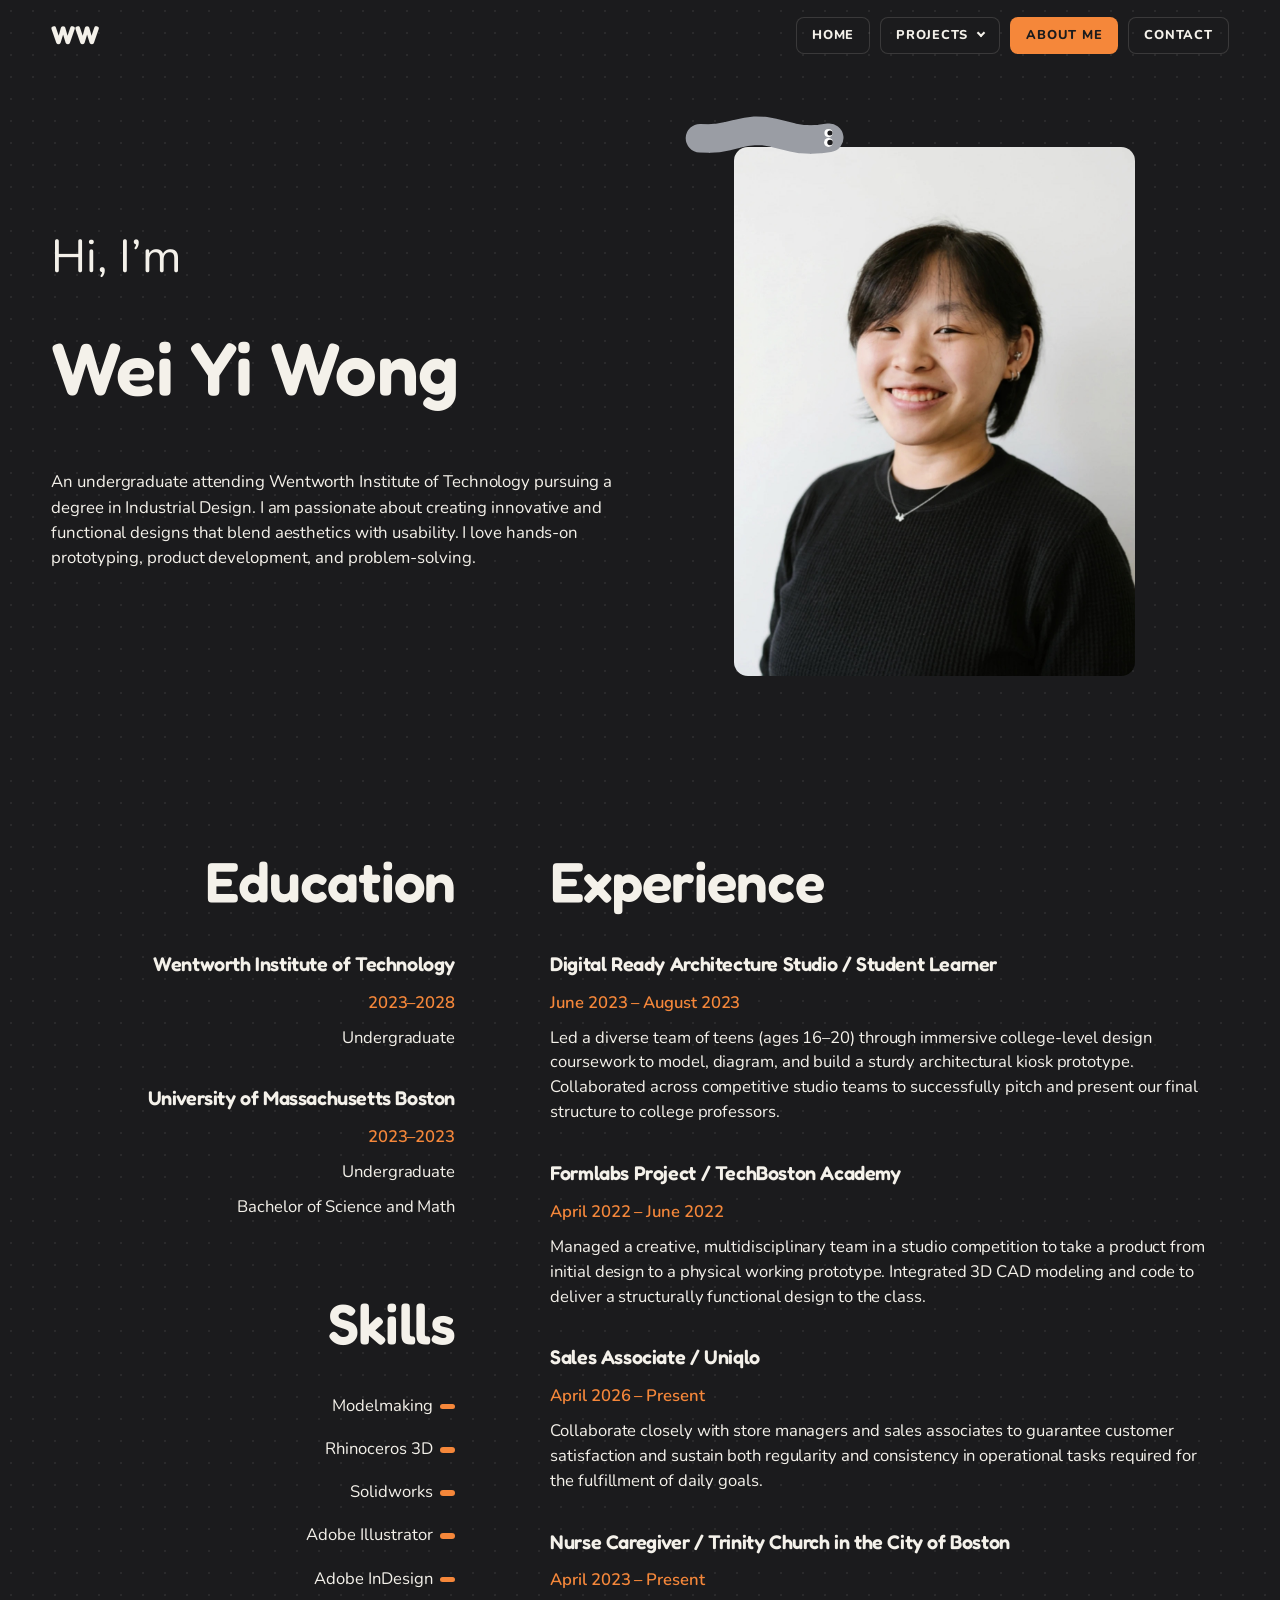
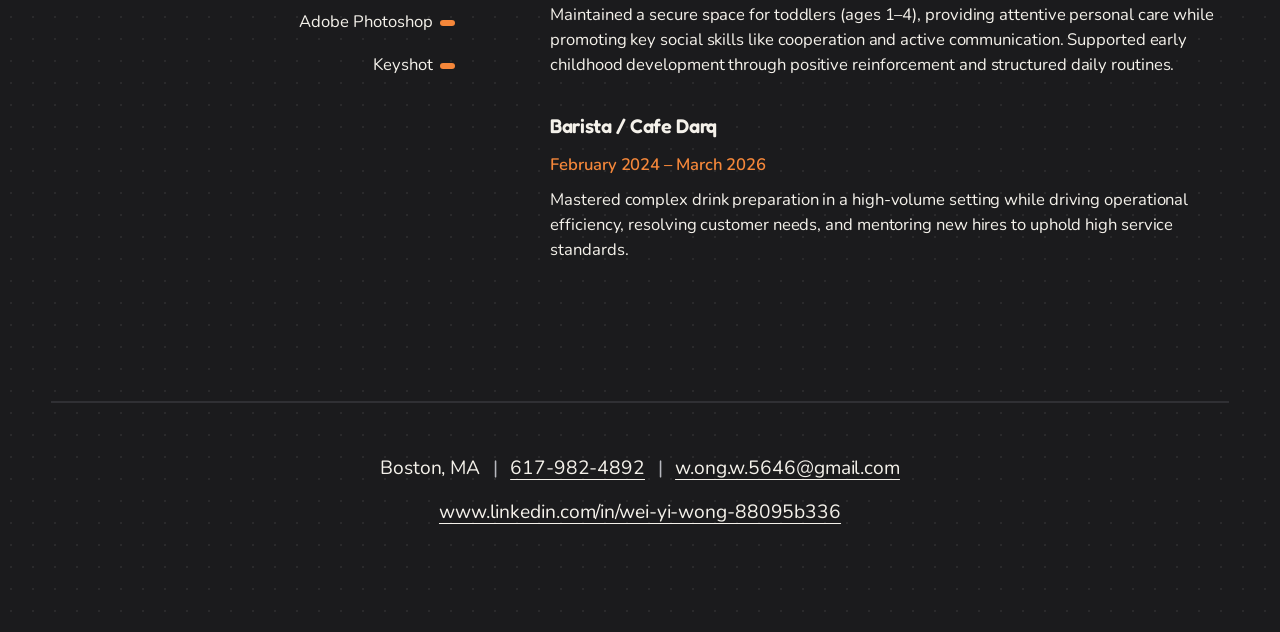
==== about.html @ 43189ab5 "Portfolio Website" ====
<!doctype html>
<html lang="en">
<head>
  <meta charset="utf-8">
  <meta name="viewport" content="width=device-width, initial-scale=1">
  <title>About me · Wei Yi Wong</title>
  <meta name="description" content="About Wei Yi Wong, industrial design student at Wentworth Institute of Technology.">
  <link rel="preconnect" href="https://fonts.googleapis.com">
  <link rel="preconnect" href="https://fonts.gstatic.com" crossorigin>
  <link href="https://fonts.googleapis.com/css2?family=Fredoka:wght@400..700&family=Nunito:ital,wght@0,400..800;1,400&display=swap" rel="stylesheet">
  <link rel="stylesheet" href="css/style.css">
</head>
<body class="case about-page">
  <a class="skip-link" href="#main">Skip to content</a>

  <header class="topbar">
    <a class="logo" href="index.html" aria-label="Wei Yi Wong, home">WW</a>
    <nav class="nav" aria-label="Main">
      <a class="btn ghost" href="index.html">Home</a>
      <a class="btn ghost" href="projects.html">Projects</a>
      <a class="btn ghost" href="about.html" aria-current="page">About me</a>
      <a class="btn ghost" href="contact.html">Contact</a>
    </nav>
  </header>

  <main id="main">
    <!-- ============ INTRO: text left, photo right ============ -->
    <section class="ab-intro">
      <div class="ab-intro-text">
        <p class="ab-hi">Hi, I’m</p>
        <h1 class="ab-name"><span class="eat">Wei Yi Wong</span></h1>
        <p class="ab-bio">An undergraduate attending Wentworth Institute of Technology pursuing a degree in Industrial Design. I am passionate about creating innovative and functional designs that blend aesthetics with usability. I love hands-on prototyping, product development, and problem-solving.</p>
      </div>
      <figure class="ab-photo">
        <span class="deco-worm w-topRight" data-len="3-4" data-cell="34" data-flat="1"></span>
        <img src="images-web/about/wei-yi-2.jpg" alt="Portrait of Wei Yi Wong smiling against a white wall, wearing a black sweater">
      </figure>
    </section>

    <!-- ============ EDUCATION + SKILLS (left) | EXPERIENCE (right) ============ -->
    <section class="ab-cv">
      <div class="ab-left">
        <h2 class="case-h ab-h"><span class="eat">Education</span></h2>
        <div class="ab-entry">
          <h3>Wentworth Institute of Technology</h3>
          <p class="ab-date">2023–2028</p>
          <p>Undergraduate</p>
        </div>
        <div class="ab-entry">
          <h3>University of Massachusetts Boston</h3>
          <p class="ab-date">2023–2023</p>
          <p>Undergraduate</p>
          <p>Bachelor of Science and Math</p>
        </div>

        <h2 class="case-h ab-h ab-skills-h"><span class="eat">Skills</span></h2>
        <ul class="ab-skills">
          <li>Modelmaking</li>
          <li>Rhinoceros 3D</li>
          <li>Solidworks</li>
          <li>Adobe Illustrator</li>
          <li>Adobe InDesign</li>
          <li>Adobe Photoshop</li>
          <li>Keyshot</li>
        </ul>
      </div>

      <div class="ab-right">
        <h2 class="case-h ab-h"><span class="eat">Experience</span></h2>
        <div class="ab-entry">
          <h3>Digital Ready Architecture Studio / Student Learner</h3>
          <p class="ab-date">June 2023 – August 2023</p>
          <p>Led a diverse team of teens (ages 16–20) through immersive college-level design coursework to model, diagram, and build a sturdy architectural kiosk prototype. Collaborated across competitive studio teams to successfully pitch and present our final structure to college professors.</p>
        </div>
        <div class="ab-entry">
          <h3>Formlabs Project / TechBoston Academy</h3>
          <p class="ab-date">April 2022 – June 2022</p>
          <p>Managed a creative, multidisciplinary team in a studio competition to take a product from initial design to a physical working prototype. Integrated 3D CAD modeling and code to deliver a structurally functional design to the class.</p>
        </div>
        <div class="ab-entry">
          <h3>Sales Associate / Uniqlo</h3>
          <p class="ab-date">April 2026 – Present</p>
          <p>Collaborate closely with store managers and sales associates to guarantee customer satisfaction and sustain both regularity and consistency in operational tasks required for the fulfillment of daily goals.</p>
        </div>
        <div class="ab-entry">
          <h3>Nurse Caregiver / Trinity Church in the City of Boston</h3>
          <p class="ab-date">April 2023 – Present</p>
          <p>Maintained a secure space for toddlers (ages 1–4), providing attentive personal care while promoting key social skills like cooperation and active communication. Supported early childhood development through positive reinforcement and structured daily routines.</p>
        </div>
        <div class="ab-entry">
          <h3>Barista / Cafe Darq</h3>
          <p class="ab-date">February 2024 – March 2026</p>
          <p>Mastered complex drink preparation in a high-volume setting while driving operational efficiency, resolving customer needs, and mentoring new hires to uphold high service standards.</p>
        </div>
      </div>
    </section>

    <!-- ============ CONTACT ============ -->
    <section class="ab-contact" aria-label="Contact">
      <p>Boston, MA <span aria-hidden="true">|</span> <a href="tel:+16179824892">617-982-4892</a> <span aria-hidden="true">|</span> <a href="mailto:w.ong.w.5646@gmail.com">w.ong.w.5646@gmail.com</a></p>
      <p><a href="https://www.linkedin.com/in/wei-yi-wong-88095b336">www.linkedin.com/in/wei-yi-wong-88095b336</a></p>
    </section>
  </main>

  <script src="js/worm-deco.js"></script>
  <script src="js/layout.js"></script>
  <script src="js/editor.js"></script>
  <script src="js/projects.js"></script>
  <script src="js/nav.js"></script>
</body>
</html>
---- css/style.css ----
/* =========================================================
   Wei Yi Wong portfolio: shared styles
   Look: dark page, flat grey blobs, little googly eyes,
   heavy rounded headings, small serif notes, one blue accent.
   ========================================================= */
:root {
  --bg: #1B1B1D;          /* near-black page */
  --panel: #262629;       /* slightly lighter boxes */
  --panel-2: #303034;
  --blob: #9A9DA4;        /* the grey of the blobs */
  --blob-hi: #ABAEB4;
  --text: #F4F1EA;        /* warm white */
  --muted: #B7B8BE;
  --dark: #1B1B1D;        /* text on grey or blue */
  --accent: #F5873A;      /* the one pop of colour: starburst orange */
  --white: #FFFFFF;

  --round: 32px;
  --display: "Poppins", "Nunito", system-ui, sans-serif;
  --serif: "Bitter", Georgia, serif;
}

* { box-sizing: border-box; }
html { scroll-behavior: smooth; }
body {
  margin: 0;
  background: var(--bg);
  color: var(--text);
  font-family: var(--serif);
  font-size: 1.05rem;
  line-height: 1.6;
  overflow-x: hidden;
}
img { max-width: 100%; display: block; }
h1, h2, h3 { font-family: var(--display); font-weight: 800; line-height: 1.02; margin: 0; letter-spacing: -.01em; }
a { color: inherit; }

:focus-visible {
  outline: 3px solid var(--accent);
  outline-offset: 4px;
  border-radius: 12px;
}

.skip-link {
  position: absolute; left: 16px; top: -60px; z-index: 100;
  background: var(--accent); color: var(--dark); border-radius: 999px;
  padding: 8px 16px; font-family: var(--display); font-weight: 700; text-decoration: none;
}
.skip-link:focus { top: 12px; }

/* ---------- top bar ---------- */
.topbar {
  position: relative; z-index: 20;
  display: flex; align-items: center; justify-content: space-between;
  gap: 12px; padding: 16px;
  max-width: 1280px; margin: 0 auto;
}
.home .topbar { position: absolute; top: 0; left: 0; right: 0; }
.logo {
  font-family: var(--display); font-weight: 800; font-size: 1.15rem;
  text-decoration: none; display: inline-flex; align-items: center; gap: 10px;
}
.logo-eyes { display: inline-flex; gap: 2px; }
.logo-eyes i {
  width: 14px; height: 14px; border-radius: 50%; background: var(--white); position: relative;
}
.logo-eyes i::after {
  content: ""; position: absolute; width: 8px; height: 8px; border-radius: 50%;
  background: var(--dark); right: 1px; top: 3px;
}
.nav { display: flex; gap: 10px; flex-wrap: wrap; }

/* ---------- buttons: soft pills that squish ---------- */
.btn {
  display: inline-flex; align-items: center; gap: 8px;
  font-family: var(--display); font-weight: 700; font-size: .95rem;
  color: var(--dark); text-decoration: none; cursor: pointer;
  background: var(--blob); border: 0; border-radius: 999px;
  padding: 10px 20px;
  transition: transform .2s cubic-bezier(.34, 1.56, .64, 1), background .2s;
}
.btn:hover { transform: scale(1.06, .94); background: var(--blob-hi); }
.btn:active { transform: scale(.94, 1.06); }
.btn.accent { background: var(--accent); }
.btn.accent:hover { background: #F8A262; }
.btn.ghost { background: transparent; color: var(--text); box-shadow: inset 0 0 0 2px var(--blob); }
.btn.ghost:hover { background: var(--panel-2); }
.btn[disabled] { opacity: .35; cursor: not-allowed; transform: none; }

/* ---------- orange starburst (like a sticker on the page) ---------- */
.burst {
  position: relative; display: inline-grid; place-items: center;
  width: 128px; height: 128px; color: var(--dark);
  font-family: var(--display); font-weight: 800; font-size: .95rem; line-height: 1.05;
  text-align: center;
}
.burst svg { position: absolute; inset: 0; width: 100%; height: 100%; }
.burst svg path { fill: var(--accent); }
.burst span { position: relative; transform: rotate(-8deg); padding: 0 22px; }

/* =========================================================
   LANDING PAGE
   ========================================================= */
.hero {
  position: relative;
  min-height: 100svh;
  overflow: hidden;
}
.blob-stage { position: absolute; inset: 0; z-index: 2; }

.hero-text {
  position: absolute; z-index: 3;
  left: clamp(16px, 6vw, 90px); top: clamp(90px, 16vh, 150px);
  max-width: min(92vw, 780px);
  pointer-events: none;
}
.hero-text h1 {
  font-size: clamp(3.2rem, 10vw, 7.5rem);
  color: var(--text);
}
.hero-text .subtitle {
  margin: 14px 0 0; font-family: var(--serif); font-weight: 500;
  font-size: clamp(1rem, 2.2vw, 1.3rem); color: var(--text);
}
.poke {
  position: absolute; z-index: 4; pointer-events: none;
  left: clamp(10px, 4vw, 60px); bottom: clamp(70px, 12vh, 110px);
  animation: spinSlow 18s linear infinite;
}
@keyframes spinSlow { to { transform: rotate(360deg); } }
.poke .burst span { animation: spinSlow 18s linear infinite reverse; }

.scroll-cue {
  position: absolute; z-index: 6; left: 50%; bottom: 20px;
  transform: translateX(-50%);
  display: flex; align-items: center; gap: 8px;
  font-family: var(--serif); font-size: 1rem; text-decoration: none;
  background: var(--bg); padding: 6px 16px; border-radius: 999px;
}
.scroll-cue .arrow { display: inline-block; animation: bob 1.6s ease-in-out infinite; }
@keyframes bob { 0%, 100% { transform: translateY(0); } 50% { transform: translateY(5px); } }

/* ---------- blobs ---------- */
.blob {
  position: absolute; left: 0; top: 0;
  padding: 0; margin: 0; border: 0; background: none;
  cursor: pointer; border-radius: 40%;
  will-change: transform;
  -webkit-tap-highlight-color: transparent;
}
.blob .blob-inner {
  width: 100%; height: 100%;
  transition: transform .4s cubic-bezier(.34, 1.56, .64, 1);
}
.blob svg { width: 100%; height: 100%; overflow: visible; display: block; }
.blob .body { fill: var(--blob); transition: fill .2s; }
.blob:hover .body, .blob.picked .body { fill: var(--blob-hi); }
.blob .eyes { transform-box: fill-box; transform-origin: center; transition: transform .08s; }
.blob.blink .eyes { transform: scaleY(.1); }
.blob .eye-white { fill: var(--white); }
.blob .pupil { fill: var(--dark); }
.blob .tag path { fill: var(--accent); }
.blob .tag text { font-family: var(--display); font-weight: 800; font-size: 15px; fill: var(--dark); }
.blob .tag { transform-box: fill-box; transform-origin: center; animation: spinSlow 14s linear infinite; }

.blob.hover .blob-inner { animation: jelly .8s ease-in-out infinite; }
@keyframes jelly {
  0%, 100% { transform: scale(1, 1); }
  30% { transform: scale(1.05, .95); }
  60% { transform: scale(.97, 1.04); }
}
.blob.squish .blob-inner { animation: squish .55s ease; }
@keyframes squish {
  0% { transform: scale(1, 1); }
  30% { transform: scale(1.22, .74); }
  55% { transform: scale(.9, 1.12); }
  80% { transform: scale(1.04, .97); }
  100% { transform: scale(1, 1); }
}
.blob.picked .blob-inner { transform: scale(1.06); animation: none; }

.giggle {
  position: absolute; z-index: 8; pointer-events: none;
  font-family: var(--serif); font-style: italic; font-size: 1.05rem; white-space: nowrap;
  color: var(--dark); background: var(--text); border-radius: 999px;
  padding: 3px 14px;
  animation: floatUp 1.4s ease forwards;
}
@keyframes floatUp {
  0% { opacity: 0; transform: translate(-50%, 0) scale(.6); }
  20% { opacity: 1; transform: translate(-50%, -14px) scale(1.05); }
  80% { opacity: 1; }
  100% { opacity: 0; transform: translate(-50%, -46px) scale(1); }
}

/* ---------- project card that pops out of a blob ---------- */
.project-card {
  position: absolute; z-index: 10;
  width: 270px; color: var(--dark);
  background: var(--text); border-radius: var(--round); padding: 14px;
  opacity: 0; transform: scale(.7); transform-origin: var(--origin, left center);
  transition: opacity .18s ease, transform .3s cubic-bezier(.34, 1.56, .64, 1);
  pointer-events: none;
}
.project-card.open { opacity: 1; transform: scale(1); pointer-events: auto; }
.project-card::before {          /* little speech-bubble tail */
  content: ""; position: absolute; top: var(--tail-y, 50%); left: -9px;
  width: 20px; height: 20px; background: var(--text);
  border-radius: 4px; transform: translateY(-50%) rotate(45deg);
}
.project-card.tail-right::before { left: auto; right: -9px; }
.project-card.tail-none::before { display: none; }
.project-card .thumb {
  aspect-ratio: 4 / 3; border-radius: 22px; overflow: hidden; background: var(--white);
}
.project-card .thumb img { width: 100%; height: 100%; object-fit: cover; }
.project-card h2 { font-size: 1.45rem; margin: 12px 4px 4px; }
.project-card p { margin: 0 4px 12px; font-size: .95rem; line-height: 1.4; }
.card-close {
  position: absolute; top: -10px; right: -10px; z-index: 2;
  width: 34px; height: 34px; border-radius: 50%; cursor: pointer; border: 0;
  background: var(--accent); color: var(--dark); font-weight: 900; font-size: .95rem;
}

/* ---------- projects grid ---------- */
.section { position: relative; padding: 90px 16px; max-width: 1280px; margin: 0 auto; }
.section-title { font-size: clamp(2.6rem, 7vw, 4.6rem); }
.section-sub { font-family: var(--serif); font-size: 1.1rem; margin: 10px 0 44px; color: var(--muted); }

.project-grid {
  display: grid; gap: 34px 26px;
  grid-template-columns: repeat(auto-fit, minmax(250px, 1fr));
}
.p-card {
  display: block; text-decoration: none; position: relative;
  transition: transform .3s cubic-bezier(.34, 1.56, .64, 1);
}
/* (picture hover effects removed) */
.p-card .thumb {
  aspect-ratio: 1 / 1; border-radius: 42% 58% 48% 52% / 46% 44% 56% 54%;  /* soft blob frame */
  overflow: hidden; background: var(--white);
  transition: border-radius .5s ease;
}
.p-card:nth-child(2n) .thumb { border-radius: 55% 45% 52% 48% / 44% 56% 44% 56%; }
.p-card .thumb img { width: 100%; height: 100%; object-fit: cover; }
.p-card .peek {                  /* googly eyes peeking over the photo */
  position: absolute; top: 4%; right: 10%; display: flex; gap: 3px; z-index: 2;
}
.p-card .peek i {
  width: 22px; height: 22px; border-radius: 50%; background: var(--white); position: relative;
  box-shadow: 0 0 0 4px var(--bg);
}
.p-card .peek i::after {
  content: ""; position: absolute; width: 12px; height: 12px; border-radius: 50%;
  background: var(--dark); left: 3px; bottom: 3px; transition: transform .3s;
}
.p-card:hover .peek i::after { transform: translate(5px, -5px); }
.p-card .num {
  font-family: var(--display); font-weight: 800; font-size: .9rem; color: var(--accent);
  display: block; margin: 18px 4px 2px;
}
.p-card h3 { font-size: 1.7rem; margin: 0 4px 6px; }
.p-card p { margin: 0 4px; font-size: .98rem; line-height: 1.45; color: var(--muted); }

.footer {
  padding: 60px 16px 80px; max-width: 1280px; margin: 0 auto;
  display: flex; flex-wrap: wrap; align-items: center; justify-content: space-between; gap: 30px;
  border-top: 2px solid var(--panel-2);
}
.footer p { margin: 6px 0; color: var(--muted); }
.footer .big { font-family: var(--display); font-weight: 800; font-size: clamp(1.8rem, 4vw, 2.6rem); color: var(--text); line-height: 1.1; }
.footer a { color: var(--text); }

/* =========================================================
   PROJECT PAGE
   ========================================================= */
.p-hero {
  max-width: 1280px; margin: 0 auto; padding: 24px 16px 30px;
  display: grid; gap: 34px; align-items: center;
}
@media (min-width: 860px) { .p-hero { grid-template-columns: 1fr 1.1fr; } }
.p-hero h1 { font-size: clamp(2.8rem, 8vw, 5.4rem); }
.p-hero .summary { font-size: 1.12rem; margin: 18px 0 22px; max-width: 32em; color: var(--text); }
.badge {
  display: inline-flex; align-items: center; gap: 8px;
  font-family: var(--display); font-weight: 700; font-size: .95rem; color: var(--dark);
  background: var(--blob); border-radius: 999px; padding: 6px 16px 6px 8px;
}
.badge svg { width: 24px; height: 24px; }
.badge.growing { background: var(--accent); }
.hero-frame {
  border: 0; border-radius: 40px; background: var(--white); overflow: hidden;
  cursor: zoom-in; padding: 0; display: block; width: 100%;
  transition: transform .3s cubic-bezier(.34, 1.56, .64, 1);
}
.hero-frame img { width: 100%; max-height: 70vh; object-fit: contain; background: var(--white); }

/* journey path */
.journey-wrap { max-width: 1280px; margin: 0 auto; padding: 20px 16px 0; }
.journey-title { font-size: clamp(2rem, 5vw, 3rem); }
.journey-hint { font-family: var(--serif); font-size: 1rem; margin: 6px 0 4px; color: var(--muted); }
.journey-scroll { overflow-x: auto; overflow-y: hidden; padding: 10px 0 16px; -webkit-overflow-scrolling: touch; }
.journey { position: relative; margin: 0 auto; }
.journey svg.trail { position: absolute; inset: 0; width: 100%; height: 100%; overflow: visible; }
.trail-back { fill: none; stroke: var(--panel-2); stroke-width: 12; stroke-linecap: round; }
.trail-progress { fill: none; stroke: var(--accent); stroke-width: 4; stroke-linecap: round; }
.trail-dots { fill: none; stroke: var(--muted); stroke-width: 3; stroke-dasharray: 1 13; stroke-linecap: round; }

.stage-bubble {
  position: absolute; transform: translate(-50%, -50%);
  width: 92px; height: 86px; border: 0; padding: 0; cursor: pointer;
  border-radius: 48% 52% 44% 56% / 55% 50% 50% 45%;
  background: var(--blob); color: var(--dark);
  font-family: var(--display); font-weight: 800; font-size: 1.5rem;
  display: grid; place-items: center;
  transition: transform .35s cubic-bezier(.34, 1.56, .64, 1), background .2s;
}
.stage-bubble:nth-child(2n) { border-radius: 56% 44% 52% 48% / 46% 56% 44% 54%; }
.stage-bubble:hover { transform: translate(-50%, -50%) scale(1.08, .94); }
.stage-bubble.active { background: var(--accent); transform: translate(-50%, -50%) scale(1.15); }
.stage-bubble.soon { background: transparent; box-shadow: inset 0 0 0 3px var(--blob); color: var(--muted); }
.stage-bubble .label {
  position: absolute; top: calc(100% + 8px); left: 50%; transform: translateX(-50%);
  font-family: var(--serif); font-weight: 600; font-size: .9rem; white-space: nowrap; color: var(--text);
}
.stage-bubble .tick {
  position: absolute; right: -2px; top: -2px; width: 22px; height: 22px; border-radius: 50%;
  background: var(--text); color: var(--dark); display: none; place-items: center; font-size: .75rem;
}
.stage-bubble.visited .tick { display: grid; }

.walker {
  position: absolute; width: 56px; height: 50px; z-index: 4; pointer-events: none;
  transform: translate(-50%, -125%);
  transition: left .8s cubic-bezier(.45, 0, .2, 1), top .8s cubic-bezier(.45, 0, .2, 1);
}
.walker svg { width: 100%; height: 100%; overflow: visible; }
.walker.walking svg { animation: hop .22s ease-in-out infinite alternate; }
@keyframes hop { from { transform: translateY(0) scale(1.04, .96); } to { transform: translateY(-6px) scale(.97, 1.03); } }

/* progress bar */
.progress { display: flex; align-items: center; gap: 12px; }
.progress-track { flex: 1; height: 10px; border-radius: 999px; background: var(--panel-2); overflow: hidden; }
.progress-fill { height: 100%; width: 0; background: var(--accent); border-radius: 999px; transition: width .6s ease; }
.progress-text { font-family: var(--display); font-weight: 700; font-size: .9rem; min-width: 3.5em; color: var(--muted); }

/* stage panel */
.panel { max-width: 1280px; margin: 26px auto 0; padding: 0 16px; }
.panel-card {
  background: var(--panel); border-radius: 40px;
  padding: clamp(20px, 4vw, 44px);
  animation: popIn .4s cubic-bezier(.34, 1.56, .64, 1);
}
@keyframes popIn { from { opacity: 0; transform: translateY(14px) scale(.98); } to { opacity: 1; transform: none; } }
.panel-head { display: flex; flex-wrap: wrap; align-items: flex-end; justify-content: space-between; gap: 14px; }
.panel-head h2 { font-size: clamp(2rem, 5vw, 3rem); }
.stage-num { display: block; font-family: var(--display); font-weight: 700; font-size: .9rem; color: var(--accent); margin-bottom: 6px; }
.panel-nav { display: flex; gap: 10px; }
.panel-notes { font-size: 1.1rem; max-width: 44em; margin: 18px 0 28px; }
.soon-box {
  margin-top: 22px; text-align: center; padding: 50px 10px; border-radius: 30px;
  box-shadow: inset 0 0 0 3px var(--panel-2); font-family: var(--serif); font-style: italic; font-size: 1.3rem; color: var(--muted);
}

/* gallery: in order, each image uncropped */
.gallery { display: grid; gap: 24px; grid-template-columns: repeat(auto-fill, minmax(230px, 1fr)); align-items: start; }
.g-item { margin: 0; }
.g-btn {
  display: block; width: 100%; padding: 0; border: 0; cursor: zoom-in;
  border-radius: 24px; overflow: hidden; background: var(--white); position: relative;
  transition: transform .3s cubic-bezier(.34, 1.56, .64, 1);
}
.g-btn img { width: 100%; height: auto; }
.g-ver {
  position: absolute; left: 10px; top: 10px;
  font-family: var(--display); font-weight: 800; font-size: .85rem; color: var(--dark);
  background: var(--accent); border-radius: 999px; padding: 1px 10px;
}
.g-item figcaption { font-size: .95rem; line-height: 1.45; margin: 10px 4px 0; color: var(--muted); }

/* version row */
.versions { display: flex; flex-wrap: wrap; gap: 8px; margin: 0 0 24px; align-items: center; }
.versions span { font-family: var(--display); font-weight: 700; margin-right: 4px; }
.versions .btn { padding: 5px 14px; font-size: .88rem; }

/* before / after slider */
.compare-wrap { margin: 0 0 32px; }
.compare-wrap h3 { font-size: 1.3rem; margin-bottom: 12px; }
.compare {
  position: relative; max-width: 720px; border-radius: 30px; overflow: hidden;
  background: var(--white); aspect-ratio: 4 / 3; user-select: none; touch-action: pan-y;
}
.compare img { position: absolute; inset: 0; width: 100%; height: 100%; object-fit: contain; background: var(--white); }
.compare .after { clip-path: inset(0 0 0 var(--pos, 50%)); }
.compare .handle {
  position: absolute; top: 0; bottom: 0; left: var(--pos, 50%); width: 3px; background: var(--dark);
  transform: translateX(-50%); pointer-events: none;
}
.compare .handle::after {
  content: "↔"; position: absolute; top: 50%; left: 50%; transform: translate(-50%, -50%);
  width: 46px; height: 46px; border-radius: 50%; background: var(--accent); color: var(--dark);
  display: grid; place-items: center; font-weight: 900;
}
.compare input[type=range] { position: absolute; inset: 0; width: 100%; height: 100%; opacity: 0; cursor: ew-resize; margin: 0; }
.compare .tag {
  position: absolute; bottom: 12px; font-family: var(--display); font-weight: 700; font-size: .85rem;
  color: var(--text); background: var(--dark); border-radius: 999px; padding: 2px 12px; pointer-events: none;
}
.compare .tag.l { left: 12px; } .compare .tag.r { right: 12px; }

/* end buttons */
.end-row {
  max-width: 1280px; margin: 56px auto 0; padding: 0 16px 90px;
  display: flex; flex-wrap: wrap; justify-content: center; gap: 14px;
}
.end-row .btn { font-size: 1.05rem; padding: 13px 26px; }

/* lightbox */
.lightbox {
  position: fixed; inset: 0; z-index: 100; display: none;
  background: rgba(20, 20, 22, .96);
  padding: 64px 16px 20px; flex-direction: column; align-items: center; justify-content: center;
}
.lightbox.open { display: flex; }
.lightbox figure { margin: 0; max-width: min(1100px, 100%); display: flex; flex-direction: column; align-items: center; min-height: 0; }
.lightbox img { max-width: 100%; max-height: calc(100svh - 180px); object-fit: contain; border-radius: 24px; background: var(--white); }
.lightbox figcaption { margin-top: 14px; text-align: center; font-size: 1rem; max-width: 42em; color: var(--text); }
.lb-count { font-family: var(--display); font-weight: 700; color: var(--accent); margin-right: 8px; }
.lb-btn {
  position: absolute; width: 52px; height: 52px; border-radius: 50%; border: 0; cursor: pointer;
  font-size: 1.3rem; font-weight: 900; display: grid; place-items: center;
  background: var(--blob); color: var(--dark); transition: transform .2s cubic-bezier(.34, 1.56, .64, 1);
}
.lb-btn:hover { transform: scale(1.1, .92); }
.lb-prev { left: 14px; top: 50%; margin-top: -26px; }
.lb-next { right: 14px; top: 50%; margin-top: -26px; }
.lb-close { right: 16px; top: 14px; background: var(--accent); }
@media (max-width: 640px) {
  .lb-prev, .lb-next { top: auto; bottom: 16px; margin-top: 0; }
  .lightbox { padding-bottom: 86px; }
}

.not-found { text-align: center; padding: 120px 16px; }
.not-found p { color: var(--muted); }

/* =========================================================
   REDUCED MOTION: keep it calm
   ========================================================= */
@media (prefers-reduced-motion: reduce) {
  *, *::before, *::after {
    animation-duration: .001ms !important; animation-iteration-count: 1 !important;
    transition-duration: .001ms !important; scroll-behavior: auto !important;
  }
}

/* =========================================================
   TOP BAR TABS + PROJECTS / ABOUT PAGES
   ========================================================= */
.nav a[aria-current="page"] { background: var(--accent); color: var(--dark); box-shadow: none; }
.home .hero { height: 100svh; }            /* the landing page is one full screen */

.page-head { max-width: 1280px; margin: 0 auto; padding: 40px 16px 10px; }
.page-head h1 { font-size: clamp(3rem, 9vw, 6rem); }
.page-head p { font-size: 1.15rem; color: var(--muted); margin: 12px 0 0; max-width: 34em; }
.projects-page .section { padding-top: 30px; }

.about {
  max-width: 1280px; margin: 0 auto; padding: 30px 16px 90px;
  display: grid; gap: 50px; align-items: start;
}
@media (min-width: 860px) { .about { grid-template-columns: .9fr 1.1fr; } }
.about-photo {
  position: relative; aspect-ratio: 4 / 5; background: var(--blob);
  border-radius: 46% 54% 42% 58% / 40% 44% 56% 60%;
  display: grid; place-items: center; overflow: hidden;
  color: var(--dark); font-family: var(--display); font-weight: 700; text-align: center;
}
.about-photo img { width: 100%; height: 100%; object-fit: cover; position: absolute; inset: 0; }
.about-photo .eyes2 { position: absolute; top: 18%; right: 20%; display: flex; gap: 6px; }
.about-photo .eyes2 i { width: 34px; height: 34px; border-radius: 50%; background: var(--white); position: relative; }
.about-photo .eyes2 i::after { content: ""; position: absolute; width: 20px; height: 20px; border-radius: 50%; background: var(--dark); left: 3px; top: 8px; }
.about h2 { font-size: clamp(1.6rem, 4vw, 2.2rem); margin: 34px 0 14px; }
.about h2:first-child { margin-top: 0; }
.about p { margin: 0 0 14px; max-width: 36em; }
.pills { display: flex; flex-wrap: wrap; gap: 10px; padding: 0; margin: 0; list-style: none; }
.pills li {
  font-family: var(--display); font-weight: 700; font-size: .95rem; color: var(--dark);
  background: var(--blob); border-radius: 999px; padding: 7px 16px;
  transition: transform .2s cubic-bezier(.34, 1.56, .64, 1);
}
.pills li:hover { transform: rotate(-3deg) scale(1.06); }
.pills li:nth-child(5n+3) { background: var(--accent); }
.contact-row { display: flex; flex-wrap: wrap; gap: 12px; margin-top: 8px; }

@media (max-width: 520px) {
  .topbar { padding: 12px; gap: 8px; }
  .logo { font-size: 1rem; gap: 6px; }
  .nav { gap: 6px; }
  .nav .btn { padding: 7px 11px; font-size: .82rem; }
}
.about-photo { width: 100%; max-width: 420px; justify-self: center; }

/* =========================================================
   WORMS (landing page): thick rounded lines packed like Tetris
   ========================================================= */
.worm { pointer-events: none; border-radius: 18px; will-change: auto; }
.worm .blob-inner { transform-origin: 50% 50%; animation: breathe 4.5s ease-in-out infinite; }
.worm svg { overflow: visible; }
.worm .body, .worm:hover .body, .worm.picked .body {
  fill: none; stroke: var(--blob);
  stroke-linecap: round; stroke-linejoin: round;
  pointer-events: stroke;               /* only the worm itself is clickable */
  transition: stroke .2s;
}
.worm:hover .body, .worm.picked .body, .worm.hover .body { stroke: var(--blob-hi); }
.worm .eyes, .worm .tag { pointer-events: auto; }
.worm.hover .blob-inner { animation: wriggle .6s ease-in-out infinite; }
.worm.picked .blob-inner { transform: scale(1.04); animation: none; }
.worm.pea .body { stroke: #7F8289; }

@keyframes breathe {
  0%, 100% { transform: scale(1, 1); }
  50% { transform: scale(1.015, .985); }
}
@keyframes wriggle {
  0%, 100% { transform: rotate(0) scale(1, 1); }
  25% { transform: rotate(-2deg) scale(1.03, .97); }
  75% { transform: rotate(2deg) scale(.98, 1.02); }
}

/* =========================================================
   CURSOR (whole site)
   ========================================================= */
/* regular cursor; a pointing hand over anything clickable */
body button, body [role="button"], .worm.is-project, .worm.is-project * { cursor: pointer; }

/* Project worms wear their own colour (set in js/projects.js) */
.worm.is-project .body,
.worm.is-project:hover .body,
.worm.is-project.hover .body,
.worm.is-project.picked .body { stroke: var(--worm, var(--blob)); }
.worm.is-project:hover .blob-inner, .worm.is-project.picked .blob-inner { filter: brightness(1.08); }
.worm.is-project .tag path { fill: var(--text); }   /* cream star reads on every colour */

/* =========================================================
   HUNGRY WORMS: the coloured worms want the apple cursor
   ========================================================= */
.worm .mouth-in {
  transform-box: fill-box; transform-origin: 50% 30%;
  transform: scale(.4, 0); transition: transform .25s cubic-bezier(.34, 1.56, .64, 1);
}
.worm .mouth-hole { fill: var(--dark); }
.worm .tongue { fill: #F29BAA; }
.worm .pupil { transform-box: fill-box; transform-origin: center; transition: transform .2s; }

/* apple is near: mouth opens, eyes go big */
.worm.hungry .mouth-in { transform: scale(1, 1); }
.worm.hungry .pupil { transform: scale(1.18); }
.worm.hungry .blob-inner { animation: drool 1s ease-in-out infinite; }
@keyframes drool {
  0%, 100% { transform: scale(1, 1) rotate(0); }
  50% { transform: scale(1.025, .98) rotate(-.8deg); }
}

/* apple is on the worm: chomp chomp */
.worm.munch .mouth-in { animation: chomp .32s ease-in-out infinite alternate; }
.worm.munch .blob-inner { animation: munchBody .32s ease-in-out infinite alternate; }
@keyframes chomp { from { transform: scale(1.1, 1.15); } to { transform: scale(.9, .15); } }
@keyframes munchBody { from { transform: scale(1.03, .97); } to { transform: scale(.99, 1.02); } }
.worm.munch.full .mouth-in { animation: none; transform: scale(.9, .35); }   /* happy and full */
.worm.munch.full .blob-inner { animation: drool 1.4s ease-in-out infinite; }


/* =========================================================
   CASE-STUDY PAGE (fifi.html)
   Your Squarespace layout, measured from your screenshots,
   in the dark, wormy look of the home page.
   Every section uses the same side margins (--edge) so the
   headings line up exactly down the page.
   ========================================================= */
body.case {
  --edge: 4vw;                                   /* left/right page margin */
  --body: clamp(1rem, 1.22vw, 1.35rem);          /* paragraph size */
  font-size: var(--body); line-height: 1.5;
}
.case p { margin: 0 0 1.1em; }

/* hero */
.case-hero { position: relative; height: 100svh; min-height: 520px; overflow: hidden; }
.case-hero-img { position: absolute; inset: 0; width: 100%; height: 100%; object-fit: cover; }
.case-hero::after {
  content: ""; position: absolute; inset: 0; pointer-events: none;
  background:
    linear-gradient(90deg, rgba(27, 27, 29, .55), rgba(27, 27, 29, 0) 45%),
    linear-gradient(180deg, rgba(27, 27, 29, .5), rgba(27, 27, 29, 0) 18%, rgba(27, 27, 29, 0) 62%, var(--bg) 100%);
}
.case-hero .topbar { position: absolute; top: 0; left: 0; right: 0; z-index: 3; max-width: none; padding: 16px var(--edge); }
.case-burst { position: absolute; z-index: 2; left: var(--edge); top: 33%; width: clamp(80px, 9vw, 130px); height: clamp(80px, 9vw, 130px); }
.case-burst .burst { width: 100%; height: 100%; animation: spinSlow 18s linear infinite; }
.case-title {
  position: absolute; z-index: 2; left: calc(var(--edge) - .06em); bottom: clamp(60px, 14vh, 150px); margin: 0;
  font-size: clamp(5rem, 15vw, 13rem); line-height: .8; color: var(--text);
}
.case-sub { position: absolute; z-index: 2; left: var(--edge); bottom: clamp(24px, 7vh, 80px); margin: 0; font-size: clamp(1rem, 1.6vw, 1.25rem); }

/* every section: same margins, generous space between */
.case-section { position: relative; padding: clamp(40px, 5vw, 90px) var(--edge) 0; }
.case-h { font-size: clamp(3rem, 6vw, 7.5rem); line-height: .95; margin: 0 0 clamp(28px, 3.6vw, 64px); }
.case-h .num { display: block; font-size: max(.9rem, .15em); color: var(--accent); margin-bottom: .35em; letter-spacing: 0; }
.case-h2 { font-size: clamp(2rem, 2.9vw, 3.4rem); line-height: 1; margin: 0 0 clamp(26px, 3vw, 50px); }
.case-label { font-family: var(--serif); font-weight: 500; font-size: clamp(1.2rem, 1.5vw, 1.7rem); margin: 0 0 clamp(18px, 2vw, 34px); }
.case-col-title { font-size: clamp(1.05rem, 1.25vw, 1.4rem); margin: 0; }

/* white "paper" panels for drawings */
.case-panel { position: relative; background: var(--white); color: var(--dark); margin: 0; border-radius: 34px; }
.case-panel-title { text-align: center; font-family: var(--display); font-weight: 800; font-size: clamp(1.1rem, 1.3vw, 1.45rem); margin: 0 0 clamp(18px, 2.4vw, 46px); }

/* pictures: click to enlarge */
.case .zoom { display: block; width: 100%; padding: 0; border: 0; background: none; }
.case .zoom img { width: 100%; height: auto; transition: transform .35s ease; }
.case .card { background: var(--white); border-radius: 26px; overflow: hidden; }
.case .photo { border-radius: 26px; overflow: hidden; }
.case .bright img { filter: brightness(1.2) contrast(1.06); }      /* lifts the dull grey foam photos */
.case .cutout { overflow: visible; }
.case .cutout img { filter: url(#cutout); }                          /* white background removed, model brightened */

/* ---------- 01 OVERVIEW: text 42% | gap 9% | ideation board ---------- */
.case-two { display: grid; grid-template-columns: 42% 1fr; column-gap: 9%; align-items: start; }
.case-acc {
  position: relative; border-top: 2px solid var(--blob); border-bottom: 2px solid var(--blob);
  margin-top: clamp(30px, 6vw, 110px); padding: clamp(18px, 1.8vw, 30px) 0 clamp(10px, 1.2vw, 20px);
}
.case-acc summary {
  list-style: none; display: flex; justify-content: space-between; align-items: center;
  font-family: var(--display); font-weight: 800; font-size: clamp(1.6rem, 2.6vw, 3.1rem); line-height: 1.1;
  margin-bottom: clamp(14px, 1.4vw, 26px);
}
.case-acc summary::-webkit-details-marker { display: none; }
.case-acc summary i { position: relative; flex: none; width: 26px; height: 3px; border-radius: 3px; background: var(--accent); }
.case-acc summary i::after {
  content: ""; position: absolute; left: 11.5px; top: -11.5px; width: 3px; height: 26px; border-radius: 3px; background: var(--accent);
  transition: transform .25s ease;
}
.case-acc[open] summary i::after { transform: scaleY(0); }
.case-board { padding: clamp(24px, 3.4vw, 64px) clamp(18px, 2.6vw, 50px) clamp(30px, 4vw, 80px); }

/* ---------- 02 IDEATION: three equal columns, set in from the heading ---------- */
.case-three { display: grid; grid-template-columns: repeat(3, 1fr); column-gap: 1.5%; width: 100%; margin: 0 auto; padding: 0; }   /* full width, centred */
.case-three > div { display: flex; flex-direction: column; gap: clamp(16px, 2.2vw, 40px); }
.case-missing {
  display: grid; place-items: center; text-align: center; aspect-ratio: 4 / 3; border-radius: 26px;
  box-shadow: inset 0 0 0 3px var(--panel-2); color: var(--muted); font-style: italic; padding: 20px;
}

/* ---------- 03 ITERATION: orthographic 53% | gap 5.5% | foam models ---------- */
.case-iter { display: grid; grid-template-columns: 53% 1fr; column-gap: 5.5%; align-items: stretch; }
.case-ortho { display: grid; grid-template-columns: 1fr 1fr; gap: 3%; padding: 3.5% 3%; }
.case-foam { position: relative; min-height: 100%; }
.case-foam p { width: 48%; }
.case-foam .foam-a { position: absolute; right: -2%; top: -8%; width: 52%; }   /* tall early model, top right */
.case-foam .foam-b { position: absolute; left: -10%; bottom: -4%; width: 66%; } /* tooth model, bottom left */

/* ---------- 04 FINAL PROTOTYPE: four across, bottoms lined up ---------- */
.case-four { display: grid; grid-template-columns: 20fr 23fr 23fr 4fr 20fr; column-gap: 1.8%; align-items: end; }
.case-four > :nth-child(4) { grid-column: 5; }

/* how to use: steps 30% (set in) | storyboard */
.case-howto { display: grid; grid-template-columns: 34% 1fr; align-items: center; margin-top: clamp(28px, 3.2vw, 56px); }
.case-howto > div:first-child { padding-left: 4.5%; }
.case-howto .case-panel { margin-right: 4%; padding: 1.2%; }
.case-steps { margin: 0; padding: 0 0 0 5%; list-style: none; counter-reset: step; }
.case-steps li { position: relative; counter-increment: step; margin: 0 0 clamp(26px, 3.6vw, 64px); padding-left: 2.6em; max-width: 21em; }
.case-steps li:last-child { margin-bottom: 0; }
.case-steps li::before {
  content: counter(step); position: absolute; left: 0; top: -.15em;
  width: 1.8em; height: 1.7em; display: grid; place-items: center;
  border-radius: 48% 52% 44% 56% / 55% 50% 50% 45%; background: var(--accent); color: var(--dark);
  font-family: var(--display); font-weight: 800; font-size: .9em;
}

.case-end {
  position: relative; margin: clamp(80px, 9vw, 150px) var(--edge) 0; padding: 40px 0 90px;
  display: flex; justify-content: center; gap: 14px; flex-wrap: wrap; border-top: 2px solid var(--panel-2);
}
.case-end .btn { font-size: 1.05rem; padding: 13px 26px; }

/* ---------- phones and small tablets: stack everything ---------- */
@media (max-width: 899px) {
  .case-two, .case-iter, .case-howto { grid-template-columns: 1fr; row-gap: 40px; }
  .case-three { grid-template-columns: 1fr; row-gap: 40px; padding: 0; width: 100%; }
  .case-four { grid-template-columns: 1fr 1fr; gap: 16px; }
  .case-four > :nth-child(4) { grid-column: auto; }
  .case-foam { min-height: 0; }
  .case-foam p { width: auto; }
  .case-foam .foam-a, .case-foam .foam-b { position: static; width: 70%; }
  .case-foam .foam-a { margin-left: auto; }
  .case-foam .foam-b { margin-top: -12%; }
  .case-howto > div:first-child { padding-left: 0; }
  .case-howto .case-panel { margin-right: 0; }
}

/* =========================================================
   WORMS (js/worm-deco.js)
   ========================================================= */
.deco-worm { position: absolute; z-index: 4; display: block; pointer-events: none; }
.deco-worm svg { display: block; overflow: visible; }
.deco-worm .body { fill: none; stroke: var(--blob); stroke-linecap: round; stroke-linejoin: round; pointer-events: stroke; transition: stroke .2s; }
.deco-worm .eyes { transform-box: fill-box; transform-origin: center; transition: transform .08s; pointer-events: auto; }
.deco-worm.blink .eyes { transform: scaleY(.1); }
.deco-worm .eye-white { fill: var(--white); }
.deco-worm .pupil { fill: var(--dark); }
.deco-worm .wig { transform-origin: 50% 50%; transform-box: fill-box; animation: breathe 4.5s ease-in-out infinite; }
.deco-worm:hover .body { stroke: var(--blob-hi); }
.deco-worm.wriggle .wig { animation: wriggle .6s ease-in-out infinite; }
.deco-worm.squish .wig { animation: squish .55s ease; }

/* worms that are EATING the end of a word */
.eat { position: relative; display: inline-block; white-space: nowrap; }
.bite {
  display: inline-block;
  /* two round bites taken out of the right side of the last letter */
  -webkit-mask: radial-gradient(circle at 104% 36%, transparent .17em, #000 .175em),
                radial-gradient(circle at 98% 72%, transparent .15em, #000 .155em);
  -webkit-mask-composite: source-in;
          mask: radial-gradient(circle at 104% 36%, transparent .17em, #000 .175em),
                radial-gradient(circle at 98% 72%, transparent .15em, #000 .155em);
          mask-composite: intersect;
}
.deco-worm.eater .mouth-in { transform-box: fill-box; transform-origin: 70% 50%; animation: chomp .3s ease-in-out infinite alternate; }
.deco-worm.eater .wig { animation: munchBody .3s ease-in-out infinite alternate; }
.deco-worm.eater.full .mouth-in { animation: none; transform: scale(.8, .3); }
.deco-worm.eater.full .wig { animation: breathe 3s ease-in-out infinite; }
.deco-worm .mouth-hole { fill: var(--dark); }
.deco-worm .tongue { fill: #F29BAA; }
.crumb {
  position: absolute; width: .09em; height: .09em; border-radius: 40%; background: var(--text);
  pointer-events: none; animation: crumb 1.4s ease-in infinite;
}
@keyframes crumb {
  0% { opacity: 0; transform: translate(0, 0) rotate(0); }
  15% { opacity: 1; }
  100% { opacity: 0; transform: translate(var(--dx, -.1em), .7em) rotate(140deg); }
}

/* other worm spots */
.w-onLine { right: 8%; top: 0; transform: translateY(-100%); }
.w-topRight { right: 6%; top: 0; transform: translateY(-82%); }
.w-peekLeft { left: 0; bottom: 8%; transform: translateX(-72%); }

/* the image viewer */
.case .lightbox img { border-radius: 24px; }

/* project name written along a coloured worm, shown on hover / focus / first tap */
.worm .name {
  font-family: var(--display); font-weight: 800; fill: var(--dark);
  letter-spacing: .02em; pointer-events: none;
  opacity: 0; transition: opacity .2s ease;
}
.worm.named .name { opacity: 1; }
.worm.is-project.named .tag { opacity: 0; transition: opacity .2s; }   /* star steps aside for the name */

/* =========================================================
   ABOUT ME (about.html): your layout from the About me
   screenshots, in the dark wormy style
   ========================================================= */
.about-page .topbar { max-width: none; padding: 16px var(--edge); }

/* intro: text 8%–46% | photo 54%–88% */
.ab-intro {
  display: grid; grid-template-columns: 46% 34%; column-gap: 8%; align-items: center;
  padding: clamp(40px, 6vw, 110px) 4% clamp(60px, 8vw, 140px) 8%;
}
.ab-hi { font-family: var(--serif); font-size: clamp(2rem, 3.6vw, 4.6rem); line-height: 1; margin: 0 0 .25em; }
.ab-name { font-size: clamp(3rem, 5.8vw, 7.4rem); line-height: 1; margin: 0 0 clamp(30px, 5vw, 90px); }
.ab-bio { font-size: clamp(1.05rem, 1.3vw, 1.5rem); line-height: 1.5; max-width: 34em; margin: 0; }
.ab-photo { position: relative; margin: 0; }
.ab-photo img { width: 100%; aspect-ratio: 856 / 1130; object-fit: cover; border-radius: 34px; }

/* education + skills right-aligned on the left, experience on the right */
.ab-cv {
  display: grid; grid-template-columns: 35% 1fr; column-gap: 8%;
  padding: clamp(40px, 6vw, 100px) 4% 0 3%;
}
.ab-left { text-align: right; }
.ab-h { font-size: clamp(2.4rem, 4.4vw, 5.6rem); margin-bottom: clamp(24px, 3.4vw, 60px); }
.ab-skills-h { margin-top: clamp(40px, 6vw, 110px); }
.ab-entry { margin-bottom: clamp(26px, 2.8vw, 48px); }
.ab-entry h3 { font-size: clamp(1.05rem, 1.55vw, 1.8rem); line-height: 1.25; margin: 0 0 .7em; }
.ab-entry p { margin: 0 0 .6em; font-size: clamp(1rem, 1.3vw, 1.5rem); }
.ab-right .ab-entry p:not(.ab-date) { max-width: 40em; }
.ab-date { font-style: italic; color: var(--accent); }
.ab-skills { list-style: none; margin: 0; padding: 0; }
.ab-skills li { font-size: clamp(1rem, 1.3vw, 1.5rem); margin: 0 0 1.1em; }
.ab-skills li::after {   /* the little dash after each skill, as a tiny orange worm */
  content: ""; display: inline-block; vertical-align: middle;
  width: .9em; height: .34em; margin-left: .45em; border-radius: 1em; background: var(--accent);
}

/* contact */
.ab-contact {
  position: relative; text-align: center; margin: clamp(60px, 8vw, 140px) var(--edge) 0;
  padding: clamp(40px, 4vw, 70px) 0 90px; border-top: 2px solid var(--panel-2);
  font-size: clamp(1.05rem, 1.5vw, 1.7rem);
}
.ab-contact p { margin: 0 auto .8em; max-width: none; }
.ab-contact a { color: var(--text); text-underline-offset: 5px; }
.ab-contact a:hover { color: var(--accent); }
.ab-contact span[aria-hidden] { color: var(--muted); margin: 0 .4em; }

@media (max-width: 899px) {
  .ab-intro { grid-template-columns: 1fr; row-gap: 40px; padding: 30px var(--edge) 60px; }
  .ab-photo { max-width: 420px; }
  .ab-cv { grid-template-columns: 1fr; row-gap: 30px; padding: 30px var(--edge) 0; }
  .ab-left { text-align: left; }
  .ab-skills li::after { display: none; }
  .ab-skills li::before { content: ""; display: inline-block; vertical-align: middle; width: .9em; height: .34em; margin-right: .45em; border-radius: 1em; background: var(--accent); }
  .ab-contact span[aria-hidden] { display: none; }
  .ab-contact p a { display: block; margin-top: .4em; word-break: break-all; }
}

/* Ideation sketches: every card the same shape so the rows line up; sketches sit centred inside */
.case-three .card, .case-three .case-missing { aspect-ratio: 4 / 3; }
.case-three .card img { width: 100%; height: 100%; object-fit: contain; padding: 1.5%; background: var(--white); }

/* =========================================================
   EDIT MODE (js/editor.js): add ?edit to a page address
   ========================================================= */
.editing [data-edit-key] { outline: 2px dashed rgba(245, 135, 58, .55); outline-offset: 3px; }
.editing [data-edit-key], .editing [data-edit-key] * { cursor: move !important; }
.editing .edit-selected { outline: 3px solid var(--accent); outline-offset: 3px; }
.editing [data-edit-key]:hover img { transform: none; }
.edit-dragging, .edit-dragging * { user-select: none !important; }
.edit-handle {
  position: fixed; z-index: 210; display: none; width: 22px; height: 22px; border-radius: 50%;
  background: var(--accent); box-shadow: 0 0 0 3px var(--bg); touch-action: none;
}

.edit-bar {
  position: fixed; z-index: 200; left: 50%; bottom: 16px; transform: translateX(-50%);
  display: flex; flex-wrap: wrap; align-items: center; justify-content: center; gap: 8px;
  max-width: calc(100vw - 24px); padding: 10px 14px; border-radius: 22px;
  background: var(--text); color: var(--dark); font-family: var(--display); font-weight: 700; font-size: .85rem;
  box-shadow: 0 8px 30px rgba(0, 0, 0, .45);
}
.edit-msg { font-family: var(--serif); font-weight: 500; padding: 0 6px; }
.edit-bar button, .edit-bar a {
  font: inherit; color: var(--dark); background: var(--blob); border: 0; border-radius: 999px;
  padding: 6px 12px; text-decoration: none;
}
.edit-bar .edit-save { background: var(--accent); }
.edit-bar button:hover, .edit-bar a:hover { filter: brightness(1.08); }
/* edit mode: picture-inside adjusting (double-click) */
.edit-inside .edit-selected { outline: 3px dashed var(--text); outline-offset: 0; }
.edit-handle.inside { background: var(--text); box-shadow: 0 0 0 3px var(--accent); border-radius: 4px; }
.edit-inside .edit-selected, .edit-inside .edit-selected * { cursor: grab !important; }
.edit-handle[data-c="nw"], .edit-handle[data-c="se"] { cursor: nwse-resize !important; }
.edit-handle[data-c="ne"], .edit-handle[data-c="sw"] { cursor: nesw-resize !important; }

/* FIFI: single orthographic drawing, and the light "paper" strip for the
   prototype cut-outs (copied from the Squarespace page) */
.case-ortho-one { padding: 3%; }
.case-paper { background: #FAFAFA; border-radius: 34px; padding: 3% 2.4%; }
.case-paper .zoom { border-radius: 0; }

/* =========================================================
   WHIDDI PAGE (whiddi.html): layout from the "Whiddi i want"
   screenshots, built on the same pieces as FIFI
   ========================================================= */
.wh-hero-img { object-position: 60% 35%; }

/* 01 background: text + persona left | blurry / not blurry right */
.wh-bg { display: grid; grid-template-columns: 38% 1fr; column-gap: 8%; align-items: center; padding-left: 4%; }
.wh-bg-text p { max-width: 32em; }
.wh-persona { display: grid; grid-template-columns: 36% 1fr; gap: 9%; align-items: start; margin-top: clamp(20px, 2.6vw, 44px); }
.wh-persona-img { width: 100%; border-radius: 24px; }
.wh-facts { margin: 0; }
.wh-facts div { margin: 0 0 .8em; }
.wh-facts dt { display: inline; font-weight: 700; font-family: var(--display); font-size: .95em; }
.wh-facts dd { display: inline; margin: 0; }
.wh-blur { display: grid; grid-template-columns: 1fr 1fr; gap: 7%; padding: 10% 12%; }
.wh-blur figure { margin: 0; }
.wh-blur figcaption { font-family: var(--display); font-weight: 800; margin-bottom: 10px; }
.wh-blur .zoom { border-radius: 6px; }

/* 02 task analysis: text left | chart right */
.wh-task { display: grid; grid-template-columns: 34% 1fr; column-gap: 6%; align-items: center; padding-left: 4%; }
.wh-chart { padding: 2%; }

/* 03 ideation: three columns with tall sketches */
.wh-ideas .card { aspect-ratio: 1 / 1.05; }
.wh-ideas .case-col-title { min-height: 2.6em; }

/* 04 + 05 prototyping: centred titles, rows of three models */
.wh-sub { text-align: center; font-size: clamp(1.2rem, 1.6vw, 1.8rem); margin: 0 0 clamp(20px, 2.6vw, 44px); }
.wh-sub-gap { margin-top: clamp(50px, 6vw, 100px); }
.wh-cad { width: 100%; margin: 0 auto; padding: 1%; }
.case .wh-note { text-align: center; max-width: 46em; margin: clamp(24px, 3vw, 48px) auto 0; }   /* centred block and centred lines */
.wh-three { display: grid; grid-template-columns: repeat(3, 1fr); column-gap: 7%; align-items: center; justify-items: center; width: 78%; margin: 0 auto; }
.wh-three .zoom { max-height: 30vw; width: auto; }
.wh-three .zoom img { max-height: 30vw; width: auto; max-width: 100%; margin: 0 auto; }

/* 06 how does it work: two red models | storyboard */
.wh-how { display: grid; grid-template-columns: 22% 22% 1fr; column-gap: 3%; align-items: center; }
.wh-how .case-panel { padding: 1.5%; }

/* 07 final model: 2x2 renders | red model + hand */
.wh-final { display: grid; grid-template-columns: 52% 1fr; column-gap: 5%; align-items: center; }
.wh-grid4 { display: grid; grid-template-columns: 1fr 1fr; gap: 3%; }
.wh-grid4 .card { border-radius: 14px; }
.wh-final-right { position: relative; min-height: 100%; aspect-ratio: 1 / 1.05; }
.wh-final-right .wh-red { position: absolute; left: 4%; bottom: 0; width: 36%; }
.wh-final-right .wh-hand { position: absolute; right: 0; top: 0; width: 52%; }

@media (max-width: 899px) {
  .wh-bg, .wh-task, .wh-final { grid-template-columns: 1fr; row-gap: 36px; padding-left: 0; }
  .wh-how { grid-template-columns: 1fr 1fr; row-gap: 20px; }
  .wh-how .case-panel { grid-column: 1 / -1; }
  .wh-three, .wh-cad { width: 100%; }
  .wh-three { column-gap: 3%; }
  .wh-final-right { aspect-ratio: auto; min-height: 0; display: grid; grid-template-columns: 1fr 1fr; gap: 16px; align-items: end; }
  .wh-final-right .wh-red, .wh-final-right .wh-hand { position: static; width: 100%; }
}

/* Whiddi foam models: faded grey filled in, white background removed (filter in whiddi.html) */
.case .solidcut { overflow: visible; }
.case .solidcut img { filter: url(#solid); }

/* =========================================================
   VESSEL PAGE (vessel.html): layout from the "Vessel layout"
   screenshots, built on the same pieces as FIFI and Whiddi
   ========================================================= */
.vs-hero-img { object-position: 50% 40%; }
.vs-insp { padding-left: 12%; padding-right: 12%; }

/* 02 ideation: sketches | models, side by side */
.vs-ideas { display: grid; grid-template-columns: 1.1fr 1fr; column-gap: 3%; align-items: start; }
.vs-ideas > div { display: flex; flex-direction: column; gap: clamp(16px, 2vw, 34px); }
.vs-ideas .card { padding: 3%; }

/* 03 prototyping: two bristol models, note, then the big paper model */
.vs-pair { display: grid; grid-template-columns: 1fr 1fr; column-gap: 10%; align-items: center; padding: 3% 8%; }
.case .vs-note { max-width: 46em; margin: clamp(28px, 3.4vw, 60px) auto; }
.case .vs-note p { margin: 0 0 .7em; }
.case .vs-note .vs-kicker { color: var(--muted); }
.vs-big { position: relative; width: 62%; margin: 0 auto; padding: 3% 6%; }

/* 04 final model: full-width render, then the two final photos */
.vs-render { margin-bottom: clamp(24px, 3vw, 50px); }
.vs-finals { width: 74%; margin: 0 auto; column-gap: 14%; padding: 3% 10%; }

@media (max-width: 899px) {
  .vs-ideas { grid-template-columns: 1fr; row-gap: 36px; }
  .vs-pair { column-gap: 6%; padding: 4%; }
  .vs-big, .vs-finals { width: 100%; }
}
/* Vessel ideation: separate sketches (3 x 3) and models (3 + 2) on white cards */
.vs-grid { display: grid; gap: 4%; padding: 5%; align-items: center; justify-items: center; }
.vs-sketch-grid { grid-template-columns: repeat(3, 1fr); }
.vs-model-grid { display: flex; flex-wrap: wrap; justify-content: center; row-gap: 6%; column-gap: 5%; }
.vs-model-grid .zoom { width: 28%; }
.vs-grid .zoom img { width: 100%; aspect-ratio: 1; object-fit: contain; }
.vs-pair .zoom img { max-height: 30vw; object-fit: contain; }
.vs-ideas { grid-template-columns: 1fr 1fr; align-items: stretch; }
.vs-ideas .vs-grid { flex: 1; }
.vs-model-grid { align-content: center; row-gap: 10%; }
.vs-model-grid .zoom { width: 30%; }
/* the phone photos' white melts into the light panel, so no box shows */
.vs-grid img, .vs-pair:not(.vs-finals) img, .vs-big img { mix-blend-mode: multiply; }
/* Vessel model ideation: one picture of the six models, 3 x 2 like the layout */
.vs-ideas .vs-models { flex: 1; display: flex; align-items: center; padding: 3%; }
.vs-ideas .vs-models img { mix-blend-mode: multiply; }
/* sketch grid: fixed row spacing so the bottom row isn't cut off by the card */
.vs-sketch-grid { gap: clamp(10px, 1.6vw, 26px); padding: clamp(16px, 2.4vw, 40px); align-content: center; }
/* Vessel final photos: above the render, same full width as the render */
.vs-finals { width: 100%; margin: 0 0 clamp(24px, 3vw, 50px); padding: 3% 14%; column-gap: 12%; }
.vs-finals .zoom img { max-height: 46vw; }
.vs-render { margin-bottom: 0; }
/* crawling worms: no breathing animation (the body ripples instead), centred on their path */
.deco-worm.crawl { offset-anchor: 50% 50%; }
.deco-worm.crawl .wig { animation: none; }
.deco-worm.crawl .eyes { transition: none; }
.deco-worm.crawl.blink .eyes { transform: none; }
/* Whiddi final model: bigger red model and hand photo (right column gets more room) */
.wh-final { grid-template-columns: 46% 1fr; column-gap: 4%; }
.wh-final-right { aspect-ratio: 1 / 1.08; }
.wh-final-right .wh-red { left: 2%; width: 44%; }
.wh-final-right .wh-hand { width: 56%; }
@media (max-width: 899px) {
  .wh-final { grid-template-columns: 1fr; }
  .wh-final-right { aspect-ratio: auto; }
  .wh-final-right .wh-red, .wh-final-right .wh-hand { width: 100%; }
}
/* hand photo is the bigger of the two */
.wh-final-right .wh-red { left: 0; width: 34%; }
.wh-final-right .wh-hand { width: 64%; }
@media (max-width: 899px) { .wh-final-right .wh-red, .wh-final-right .wh-hand { width: 100%; } }
.vs-hero-img { object-position: 50% 22%; }
.vs-hero-img { transform: scale(1.15); transform-origin: 57% 0%; }   /* zoomed in a little on the lamp */
/* WW logo, a little bigger */
.logo { font-size: 1.6rem; letter-spacing: -.02em; }
@media (max-width: 520px) { .logo { font-size: 1.35rem; } }

/* =========================================================
   ONE LEFT EDGE FOR THE WHOLE SITE
   The WW logo and the page text all start 4% in from the
   left of the window, like the project pages.
   ========================================================= */
:root { --edge: 4vw; }
.topbar { max-width: none; padding-left: var(--edge); padding-right: var(--edge); }
.hero-text { left: calc(var(--edge) - .04em); }
.page-head, .section, .p-hero, .journey-wrap, .panel, .footer { max-width: none; padding-left: var(--edge); padding-right: var(--edge); }
@media (max-width: 520px) { :root { --edge: 16px; } .topbar { padding-left: var(--edge); padding-right: var(--edge); } }
/* About intro text starts on the same left edge as the WW logo (photo stays put) */
@media (min-width: 900px) { .ab-intro { padding-left: var(--edge); grid-template-columns: 50% 34%; } }
/* Whiddi prototyping 2: the three models together on a white panel, all the same height
   (columns sized to each photo's shape so the heights match) */
.wh-paper3 { width: 100%; grid-template-columns: 1.035fr .51fr .63fr; column-gap: 6%; align-items: end; padding: 4% 7%; }
.case .wh-paper3 .zoom, .case .wh-paper3 .zoom img { width: 100%; max-height: none; height: auto; }
.wh-paper3 .zoom img { mix-blend-mode: multiply; }
@media (max-width: 899px) { .wh-paper3 { column-gap: 4%; padding: 4%; } }
/* left model a little smaller than the other two */
.case .wh-paper3 .zoom:first-child { width: 80%; justify-self: center; align-self: center; }

/* =========================================================
   TECHY + MINIMAL + CUTE (keeps the worms)
   Clean grotesk headings, Inter body text, small monospace
   "code" labels, a faint dot grid, hairline lines, slimmer
   corners and outline buttons. Remove this block to go back.
   ========================================================= */
:root {
  --display: "Space Grotesk", system-ui, sans-serif;
  --serif: "Inter", system-ui, sans-serif;        /* body text (name kept so nothing else breaks) */
  --mono: "JetBrains Mono", ui-monospace, Menlo, monospace;
  --line: rgba(244, 241, 234, .14);              /* hairlines */
  --r: 14px;                                       /* corner size */
}
body {
  font-family: var(--serif); font-size: 1rem; line-height: 1.65;
  background-color: var(--bg);
  background-image: radial-gradient(rgba(244, 241, 234, .07) 1px, transparent 1.2px);
  background-size: 22px 22px;                      /* faint dot grid, like graph paper */
}
h1, h2, h3 { font-family: var(--display); font-weight: 700; letter-spacing: -.035em; }
.case p, .ab-bio, .page-head p { letter-spacing: -.005em; }

/* WW logo: mono with a blinking cursor */
.logo { font-family: var(--mono); font-weight: 700; letter-spacing: -.04em; }
.logo::after { content: "_"; color: var(--accent); margin-left: .05em; animation: caret 1.1s steps(1) infinite; }
@keyframes caret { 50% { opacity: 0; } }

/* buttons: thin outlines, mono, small corners (no squish) */
.btn {
  font-family: var(--mono); font-weight: 500; font-size: .8rem; letter-spacing: .06em; text-transform: uppercase;
  border-radius: 8px; padding: 9px 16px; transition: background .2s, color .2s, box-shadow .2s;
}
.btn:hover, .btn:active { transform: none; }
.btn.ghost { box-shadow: inset 0 0 0 1px var(--line); }
.btn.ghost:hover { background: rgba(244, 241, 234, .06); box-shadow: inset 0 0 0 1px rgba(244, 241, 234, .4); }
.btn.ghost[aria-current="page"] { background: var(--accent); color: var(--dark); box-shadow: none; }

/* section numbers look like code: [01] */
.case-h .num, .p-card .num, .num {
  font-family: var(--mono); font-weight: 500; letter-spacing: .04em;
}
.case-h .num::before, .p-card .num::before { content: "["; opacity: .6; }
.case-h .num::after, .p-card .num::after { content: "]"; opacity: .6; }
.case-h { letter-spacing: -.045em; }

/* little labels and captions: mono, uppercase, spaced */
.case-col-title, .case-panel-title, .case-label, .wh-sub, .wh-blur figcaption, .vs-note .vs-kicker,
.page-head p, .hero-text .subtitle, .ab-date, .case-sub {
  font-family: var(--mono); font-weight: 500; letter-spacing: .02em;
}
.case-col-title, .case-panel-title, .case-label, .wh-sub, .wh-blur figcaption {
  font-size: clamp(.78rem, .85vw, .95rem); text-transform: uppercase; letter-spacing: .1em;
}
.case-panel-title::before, .case-col-title::before, .wh-sub::before { content: "// "; color: var(--accent); }
.case-panel .case-panel-title::before, .case-paper ~ .wh-sub::before { color: var(--accent); }
.hero-text .subtitle::after { content: "_"; color: var(--accent); animation: caret 1.1s steps(1) infinite; }

/* hairlines instead of thick rules */
.case-acc { border-top-width: 1px; border-bottom-width: 1px; border-color: var(--line); }
.case-acc summary { font-weight: 600; letter-spacing: -.03em; }
.case-end { border-top: 1px solid var(--line); }

/* slimmer corners on every panel and picture */
.case-panel, .case-paper, .case .card, .case .photo, .ab-photo img, .wh-persona-img,
.case .lightbox img, .lightbox img, .wh-grid4 .card { border-radius: var(--r); }
.case-panel, .case-paper { box-shadow: 0 0 0 1px var(--line); }
.thumb { border-radius: 50%; }

/* About: CV headings and dates */
.ab-h { letter-spacing: -.045em; }
.ab-entry h3 { font-weight: 600; letter-spacing: -.02em; }
.ab-date { font-style: normal; font-size: .85em; }

/* =========================================================
   FONT: Geist (headings + text) and Geist Mono (labels)
   ========================================================= */
:root {
  --display: "Geist", system-ui, sans-serif;
  --serif: "Geist", system-ui, sans-serif;      /* body text */
  --mono: "Geist Mono", ui-monospace, Menlo, monospace;
}
h1, h2, h3 { font-weight: 600; letter-spacing: -.045em; }
.case-h, .ab-h { letter-spacing: -.055em; }
body { letter-spacing: -.005em; }

/* =========================================================
   FONT: cuter, less techy
   Fredoka (rounded) for headings and the WW logo,
   Nunito (soft, round) for text and the small labels.
   ========================================================= */
:root {
  --display: "Fredoka", "Nunito", system-ui, sans-serif;
  --serif: "Nunito", system-ui, sans-serif;     /* body text */
  --mono: "Nunito", system-ui, sans-serif;      /* small labels: no more typewriter look */
}
body { letter-spacing: 0; }
h1, h2, h3 { font-weight: 600; letter-spacing: -.01em; }
.case-h, .ab-h, .case-acc summary { letter-spacing: -.015em; }
.logo { font-family: var(--display); font-weight: 700; letter-spacing: 0; }
/* labels: rounded, bold and a bit spaced instead of typewriter */
.btn, .case-col-title, .case-panel-title, .case-label, .wh-sub, .t-kicker, .t-go, .t-corner, .leaf-num,
.case-h .num, .num { font-weight: 800; letter-spacing: .06em; }
.t-intro, .t-tag, .hero-text .subtitle, .page-head p, .case-sub, .ab-date { font-weight: 600; letter-spacing: 0; }
/* no blinking orange cursors */
.logo::after, .hero-text .subtitle::after { content: none; }

/* =========================================================
   PROJECTS DROP-DOWN in the top bar (js/nav.js)
   ========================================================= */
.nav-drop { position: relative; display: inline-flex; }
.nav-caret { display: inline-block; width: 6px; height: 6px; margin-left: 2px; border-right: 2px solid currentColor; border-bottom: 2px solid currentColor; rotate: 45deg; translate: 0 -2px; transition: rotate .2s, translate .2s; }
.nav-drop.open .nav-caret { rotate: 225deg; translate: 0 2px; }
.nav-menu {
  position: absolute; z-index: 60; top: calc(100% + 10px); right: 0; width: min(330px, 86vw);
  display: grid; gap: 4px; padding: 8px;
  background: rgba(27, 27, 29, .96); border-radius: 16px; box-shadow: 0 0 0 1px var(--line), 0 18px 40px rgba(0, 0, 0, .45);
  backdrop-filter: blur(8px);
  opacity: 0; visibility: hidden; translate: 0 -8px; transition: opacity .2s, translate .2s, visibility 0s .2s;
}
.nav-menu::before { content: ""; position: absolute; left: 0; right: 0; top: -12px; height: 12px; }  /* keeps the menu open while moving the mouse down */
.nav-drop.open .nav-menu { opacity: 1; visibility: visible; translate: 0 0; transition: opacity .2s, translate .2s; }
.nav-menu a {
  display: grid; grid-template-columns: 52px 1fr; gap: 12px; align-items: center;
  padding: 7px; border-radius: 12px; color: var(--text); text-decoration: none; transition: background .15s;
}
.nav-menu a:hover, .nav-menu a:focus-visible { background: rgba(244, 241, 234, .07); outline: none; }
.nm-thumb { width: 52px; height: 52px; border-radius: 50%; overflow: hidden; background: var(--white); box-shadow: 0 0 0 2px var(--pc); }
.nm-thumb img { width: 100%; height: 100%; object-fit: cover; }
.nm-text { display: grid; line-height: 1.25; min-width: 0; }
.nm-num { font-family: var(--mono); font-weight: 800; font-size: .7rem; letter-spacing: .08em; color: var(--pc); }
.nm-title { font-family: var(--display); font-weight: 600; font-size: 1.05rem; }
.nm-tag { font-size: .78rem; color: var(--muted); white-space: nowrap; overflow: hidden; text-overflow: ellipsis; }
@media (max-width: 520px) { .nav-menu { right: -70px; } }

/* =========================================================
   DUGONG page (dugong.html)
   ========================================================= */
.dg-hero-img { object-position: 50% 50%; }
.dg-two { grid-template-columns: 40% 1fr; column-gap: 6%; align-items: center; }
.dg-text { max-width: 30em; }
.dg-bg-grid { position: relative; display: grid; grid-template-columns: 1fr 1fr; gap: clamp(6px, .8vw, 12px); }
.dg-bg-grid .zoom { border-radius: 14px; overflow: hidden; }
.dg-bg-grid img { aspect-ratio: 785 / 610; object-fit: cover; }

.dg-sketch-row { display: grid; grid-template-columns: 30% 1fr; column-gap: 6%; align-items: start; margin-bottom: clamp(30px, 4vw, 70px); }
.dg-animal { font-size: clamp(1.4rem, 2vw, 2.2rem); margin: 0 0 .8em; }
.dg-list { margin: 0; padding-left: 1.3em; line-height: 1.9; }
.dg-sketch-row .case-paper img, .dg-foam img, .dg-pair img { mix-blend-mode: multiply; }

.dg-foam { display: grid; grid-template-columns: repeat(6, 1fr); gap: clamp(20px, 3vw, 50px) 4%; align-items: center; padding: 4% 5%; }
.dg-foam .zoom { grid-column: span 2; }
.dg-foam .dg-f1 { grid-column: 1 / span 2; }
.dg-foam .dg-f23 { grid-column: 3 / span 4; }
.dg-foam img { max-height: 22vw; object-fit: contain; }
.case .dg-note { max-width: 46em; margin: clamp(30px, 3.6vw, 64px) auto clamp(40px, 5vw, 90px); text-align: center; }
.dg-pair { position: relative; padding: 4% 8%; }
.dg-pair .zoom img { max-height: 32vw; object-fit: contain; }

@media (max-width: 899px) {
  .dg-two, .dg-sketch-row { grid-template-columns: 1fr; row-gap: 24px; }
  .dg-foam { grid-template-columns: 1fr 1fr; }
  .dg-foam .zoom, .dg-foam .dg-f1 { grid-column: auto; }
  .dg-foam .dg-f23 { grid-column: 1 / -1; }
  .dg-foam img, .dg-pair .zoom img { max-height: none; }
}
/* Dugong: no white panels, the models sit straight on the dark page (white cut out of the photos) */
.dg-clear { position: relative; }
.case .dg-clear img { mix-blend-mode: normal; }
.dg-foam, .dg-pair { padding-left: 0; padding-right: 0; }
/* Dugong wood models: both puzzles the same height (columns follow each photo's shape) */
.dg-wood { grid-template-columns: 1.483fr 1.977fr; column-gap: 6%; align-items: end; }
.dg-wood .zoom img { max-height: none; }
/* Dugong sketches: name + pose tags in one line, the sketch right underneath (no empty side column) */
.dg-sketch-row { display: block; margin: 0 0 clamp(36px, 4.5vw, 80px); }
.dg-sketch-row > div:first-child {
  display: flex; flex-wrap: wrap; align-items: center; gap: 12px clamp(14px, 1.6vw, 26px);
  padding-bottom: clamp(14px, 1.4vw, 22px); margin-bottom: clamp(18px, 2vw, 34px); border-bottom: 1px solid var(--line);
}
.dg-animal { margin: 0 clamp(6px, 1vw, 18px) 0 0; font-size: clamp(1.5rem, 2.2vw, 2.4rem); }
.dg-list { display: flex; flex-wrap: wrap; gap: 8px 10px; margin: 0; padding: 0; list-style: none; line-height: 1.2; }
.dg-list li { padding: .45em 1em; border-radius: 999px; border: 1px solid var(--line); background: rgba(255,255,255,.04); font-size: clamp(.85rem, .95vw, 1rem); }
.dg-list li::before { content: ""; display: inline-block; width: .5em; height: .5em; margin-right: .55em; border-radius: 50%; background: var(--accent); vertical-align: .08em; }
.dg-sketch-row .dg-clear { max-width: 1080px; margin: 0 auto; }
/* Dugong sketches side by side, so both animals are seen together */
.dg-sketch-pair { display: grid; grid-template-columns: 1fr 1fr; column-gap: clamp(24px, 4vw, 70px); align-items: stretch; }
.dg-sketch-pair .dg-sketch-row { display: flex; flex-direction: column; margin: 0; }
.dg-sketch-pair .dg-sketch-row > div:first-child { flex-direction: column; align-items: flex-start; min-height: 0; }
.dg-sketch-pair .dg-clear { flex: 1; display: flex; align-items: center; max-width: none; width: 100%; }
.dg-list { gap: 10px 12px; }
.dg-list li { font-size: clamp(1rem, 1.2vw, 1.3rem); padding: .5em 1.05em; }
@media (max-width: 899px) {
  .dg-sketch-pair { grid-template-columns: 1fr; row-gap: 44px; }
}
/* Dugong sketches a little bigger: smaller gap between them, and they reach a bit into the page margins */
@media (min-width: 900px) {
  .dg-sketch-pair { column-gap: clamp(16px, 2vw, 34px); margin: 0 calc(var(--edge) * -0.6); }
  .dg-sketch-pair .dg-clear .zoom img { transform: scale(1.06); transform-origin: 50% 0; }
  .dg-sketch-pair .dg-clear { padding-bottom: 3%; }
}
/* (dialled back: just a little bigger, no overlap) */
@media (min-width: 900px) {
  .dg-sketch-pair { column-gap: clamp(20px, 2.6vw, 44px); margin: 0 calc(var(--edge) * -0.35); }
  .dg-sketch-pair .dg-clear .zoom img { transform: none; }
  .dg-sketch-pair .dg-clear { padding-bottom: 0; }
}

/* =========================================================
   CONTACT page (contact.html)
   ========================================================= */
.ct-main { min-height: calc(100svh - 90px); padding: clamp(40px, 7vw, 120px) var(--edge) clamp(60px, 7vw, 120px); display: flex; flex-direction: column; justify-content: center; }
.ct-kicker { color: var(--accent); font-family: var(--display); font-weight: 700; letter-spacing: .12em; text-transform: uppercase; margin: 0 0 .8em; }
.ct-title { font-size: clamp(2.6rem, 6.4vw, 6.4rem); line-height: .98; margin: 0 0 .35em; max-width: 12em; }
.ct-lead { font-size: clamp(1.05rem, 1.4vw, 1.4rem); color: var(--muted); max-width: 34em; margin: 0 0 clamp(36px, 4.5vw, 72px); }
.ct-cards { display: grid; grid-template-columns: repeat(3, 1fr); gap: clamp(14px, 1.6vw, 26px); }
.ct-card {
  position: relative; display: flex; flex-direction: column; gap: .5em; padding: clamp(22px, 2.4vw, 38px);
  border-radius: 26px; border: 1px solid var(--line); background: rgba(255,255,255,.035); color: var(--text); text-decoration: none;
  transition: transform .25s ease, border-color .25s ease, background .25s ease;
}
.ct-card:hover, .ct-card:focus-visible { transform: translateY(-4px); border-color: var(--accent); background: rgba(245,135,58,.08); }
.ct-label { font-family: var(--display); font-weight: 700; font-size: .85rem; letter-spacing: .12em; text-transform: uppercase; color: var(--muted); }
.ct-label::before { content: ""; display: inline-block; width: .6em; height: .6em; margin-right: .6em; border-radius: 50%; background: var(--accent); }
.ct-value { font-family: var(--display); font-weight: 600; font-size: clamp(1.15rem, 1.6vw, 1.6rem); word-break: break-word; }
.ct-go { position: absolute; right: clamp(20px, 2.2vw, 34px); bottom: clamp(18px, 2vw, 30px); font-size: 1.4rem; color: var(--accent); transition: transform .25s ease; }
.ct-card:hover .ct-go { transform: translateX(4px); }
.ct-card .ct-value { padding-right: 1.6em; }
.ct-where { margin: clamp(26px, 3vw, 48px) 0 0; color: var(--muted); }
@media (max-width: 899px) { .ct-cards { grid-template-columns: 1fr; } }
.ct-title .eat { white-space: normal; display: inline; }
@media (max-width: 899px) { .ct-title { font-size: clamp(2.2rem, 11vw, 3.4rem); } }
.ct-title { margin-bottom: clamp(30px, 3.6vw, 60px); }
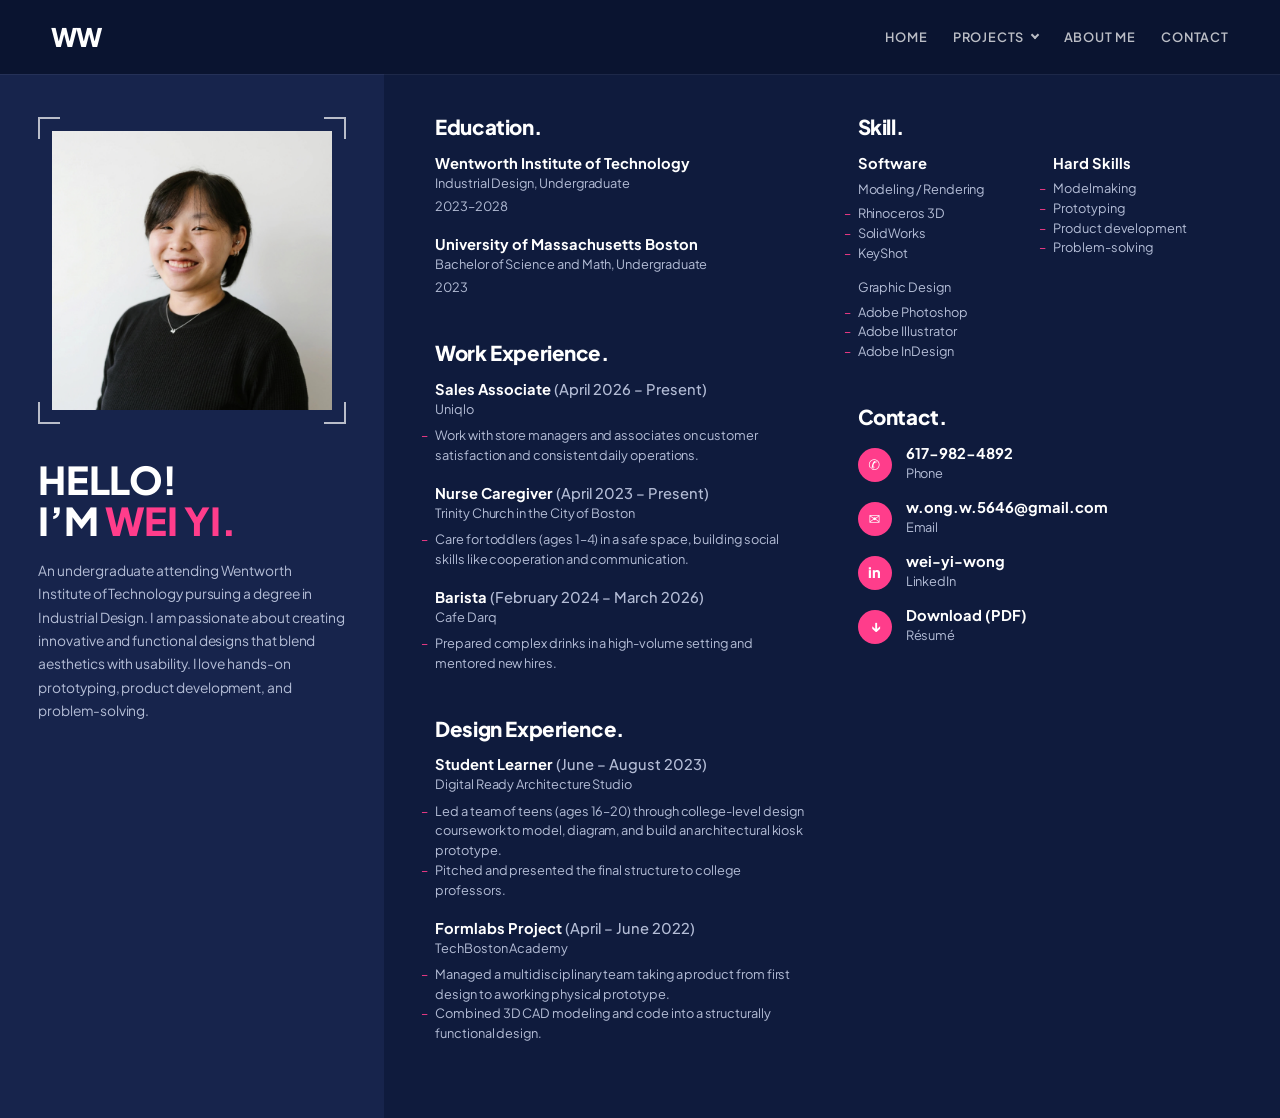
==== commit c362a5d3: "new stuff" ====
--- a/about.html
+++ b/about.html
@@ -7,10 +7,11 @@
   <meta name="description" content="About Wei Yi Wong, industrial design student at Wentworth Institute of Technology.">
   <link rel="preconnect" href="https://fonts.googleapis.com">
   <link rel="preconnect" href="https://fonts.gstatic.com" crossorigin>
-  <link href="https://fonts.googleapis.com/css2?family=Fredoka:wght@400..700&family=Nunito:ital,wght@0,400..800;1,400&display=swap" rel="stylesheet">
+  <link href="https://fonts.googleapis.com/css2?family=Plus+Jakarta+Sans:wght@300..800&display=swap" rel="stylesheet">
   <link rel="stylesheet" href="css/style.css">
+  <link rel="stylesheet" href="css/about.css">
 </head>
-<body class="case about-page">
+<body class="about2-page">
   <a class="skip-link" href="#main">Skip to content</a>
 
   <header class="topbar">
@@ -23,88 +24,95 @@
     </nav>
   </header>
 
-  <main id="main">
-    <!-- ============ INTRO: text left, photo right ============ -->
-    <section class="ab-intro">
-      <div class="ab-intro-text">
-        <p class="ab-hi">Hi, I’m</p>
-        <h1 class="ab-name"><span class="eat">Wei Yi Wong</span></h1>
-        <p class="ab-bio">An undergraduate attending Wentworth Institute of Technology pursuing a degree in Industrial Design. I am passionate about creating innovative and functional designs that blend aesthetics with usability. I love hands-on prototyping, product development, and problem-solving.</p>
-      </div>
-      <figure class="ab-photo">
-        <span class="deco-worm w-topRight" data-len="3-4" data-cell="34" data-flat="1"></span>
+  <main id="main" class="a2">
+    <!-- LEFT PANEL: photo, hello, bio -->
+    <section class="a2-left" aria-label="About Wei Yi">
+      <figure class="a2-photo">
         <img src="images-web/about/wei-yi-2.jpg" alt="Portrait of Wei Yi Wong smiling against a white wall, wearing a black sweater">
+        <span class="a2-corner tl" aria-hidden="true"></span><span class="a2-corner tr" aria-hidden="true"></span>
+        <span class="a2-corner bl" aria-hidden="true"></span><span class="a2-corner br" aria-hidden="true"></span>
       </figure>
+      <h1 class="a2-hello">Hello!<br>I’m <span>Wei Yi.</span></h1>
+      <p class="a2-bio">An undergraduate attending Wentworth Institute of Technology pursuing a degree in Industrial Design. I am passionate about creating innovative and functional designs that blend aesthetics with usability. I love hands-on prototyping, product development, and problem-solving.</p>
     </section>
 
-    <!-- ============ EDUCATION + SKILLS (left) | EXPERIENCE (right) ============ -->
-    <section class="ab-cv">
-      <div class="ab-left">
-        <h2 class="case-h ab-h"><span class="eat">Education</span></h2>
-        <div class="ab-entry">
+    <!-- RIGHT: two columns -->
+    <section class="a2-right">
+      <div class="a2-col">
+        <h2 class="a2-h">Education.</h2>
+        <div class="a2-entry">
           <h3>Wentworth Institute of Technology</h3>
-          <p class="ab-date">2023–2028</p>
-          <p>Undergraduate</p>
+          <p class="a2-sub">Industrial Design, Undergraduate</p>
+          <p class="a2-sub">2023–2028</p>
         </div>
-        <div class="ab-entry">
+        <div class="a2-entry">
           <h3>University of Massachusetts Boston</h3>
-          <p class="ab-date">2023–2023</p>
-          <p>Undergraduate</p>
-          <p>Bachelor of Science and Math</p>
+          <p class="a2-sub">Bachelor of Science and Math, Undergraduate</p>
+          <p class="a2-sub">2023</p>
         </div>
 
-        <h2 class="case-h ab-h ab-skills-h"><span class="eat">Skills</span></h2>
-        <ul class="ab-skills">
-          <li>Modelmaking</li>
-          <li>Rhinoceros 3D</li>
-          <li>Solidworks</li>
-          <li>Adobe Illustrator</li>
-          <li>Adobe InDesign</li>
-          <li>Adobe Photoshop</li>
-          <li>Keyshot</li>
+        <h2 class="a2-h">Work Experience.</h2>
+        <div class="a2-entry">
+          <h3>Sales Associate <span class="a2-date">(April 2026 – Present)</span></h3>
+          <p class="a2-sub">Uniqlo</p>
+          <ul><li>Work with store managers and associates on customer satisfaction and consistent daily operations.</li></ul>
+        </div>
+        <div class="a2-entry">
+          <h3>Nurse Caregiver <span class="a2-date">(April 2023 – Present)</span></h3>
+          <p class="a2-sub">Trinity Church in the City of Boston</p>
+          <ul><li>Care for toddlers (ages 1–4) in a safe space, building social skills like cooperation and communication.</li></ul>
+        </div>
+        <div class="a2-entry">
+          <h3>Barista <span class="a2-date">(February 2024 – March 2026)</span></h3>
+          <p class="a2-sub">Cafe Darq</p>
+          <ul><li>Prepared complex drinks in a high-volume setting and mentored new hires.</li></ul>
+        </div>
+        <h2 class="a2-h">Design Experience.</h2>
+        <div class="a2-entry">
+          <h3>Student Learner <span class="a2-date">(June – August 2023)</span></h3>
+          <p class="a2-sub">Digital Ready Architecture Studio</p>
+          <ul>
+            <li>Led a team of teens (ages 16–20) through college-level design coursework to model, diagram, and build an architectural kiosk prototype.</li>
+            <li>Pitched and presented the final structure to college professors.</li>
+          </ul>
+        </div>
+        <div class="a2-entry">
+          <h3>Formlabs Project <span class="a2-date">(April – June 2022)</span></h3>
+          <p class="a2-sub">TechBoston Academy</p>
+          <ul>
+            <li>Managed a multidisciplinary team taking a product from first design to a working physical prototype.</li>
+            <li>Combined 3D CAD modeling and code into a structurally functional design.</li>
+          </ul>
+        </div>
+      </div>
+
+      <div class="a2-col">
+        <h2 class="a2-h">Skill.</h2>
+        <div class="a2-skills">
+          <div>
+            <h3>Software</h3>
+            <p class="a2-sub">Modeling / Rendering</p>
+            <ul><li>Rhinoceros 3D</li><li>SolidWorks</li><li>KeyShot</li></ul>
+            <p class="a2-sub a2-gap">Graphic Design</p>
+            <ul><li>Adobe Photoshop</li><li>Adobe Illustrator</li><li>Adobe InDesign</li></ul>
+          </div>
+          <div>
+            <h3>Hard Skills</h3>
+            <ul><li>Modelmaking</li><li>Prototyping</li><li>Product development</li><li>Problem-solving</li></ul>
+          </div>
+        </div>
+
+        <h2 class="a2-h">Contact.</h2>
+        <ul class="a2-contact">
+          <li><span class="a2-ico" aria-hidden="true">✆</span><div><h3><a href="tel:+16179824892">617-982-4892</a></h3><p class="a2-sub">Phone</p></div></li>
+          <li><span class="a2-ico" aria-hidden="true">✉</span><div><h3><a href="mailto:w.ong.w.5646@gmail.com">w.ong.w.5646@gmail.com</a></h3><p class="a2-sub">Email</p></div></li>
+          <li><span class="a2-ico" aria-hidden="true">in</span><div><h3><a class="a2-stretch" href="https://www.linkedin.com/in/wei-yi-wong-88095b336" target="_blank" rel="noopener">wei-yi-wong</a></h3><p class="a2-sub">LinkedIn</p></div></li>
+          <li><span class="a2-ico" aria-hidden="true">↓</span><div><h3><a class="a2-stretch" href="files/Wei-Yi-Wong-Resume.pdf" download>Download (PDF)</a></h3><p class="a2-sub">Résumé</p></div></li>
         </ul>
       </div>
-
-      <div class="ab-right">
-        <h2 class="case-h ab-h"><span class="eat">Experience</span></h2>
-        <div class="ab-entry">
-          <h3>Digital Ready Architecture Studio / Student Learner</h3>
-          <p class="ab-date">June 2023 – August 2023</p>
-          <p>Led a diverse team of teens (ages 16–20) through immersive college-level design coursework to model, diagram, and build a sturdy architectural kiosk prototype. Collaborated across competitive studio teams to successfully pitch and present our final structure to college professors.</p>
-        </div>
-        <div class="ab-entry">
-          <h3>Formlabs Project / TechBoston Academy</h3>
-          <p class="ab-date">April 2022 – June 2022</p>
-          <p>Managed a creative, multidisciplinary team in a studio competition to take a product from initial design to a physical working prototype. Integrated 3D CAD modeling and code to deliver a structurally functional design to the class.</p>
-        </div>
-        <div class="ab-entry">
-          <h3>Sales Associate / Uniqlo</h3>
-          <p class="ab-date">April 2026 – Present</p>
-          <p>Collaborate closely with store managers and sales associates to guarantee customer satisfaction and sustain both regularity and consistency in operational tasks required for the fulfillment of daily goals.</p>
-        </div>
-        <div class="ab-entry">
-          <h3>Nurse Caregiver / Trinity Church in the City of Boston</h3>
-          <p class="ab-date">April 2023 – Present</p>
-          <p>Maintained a secure space for toddlers (ages 1–4), providing attentive personal care while promoting key social skills like cooperation and active communication. Supported early childhood development through positive reinforcement and structured daily routines.</p>
-        </div>
-        <div class="ab-entry">
-          <h3>Barista / Cafe Darq</h3>
-          <p class="ab-date">February 2024 – March 2026</p>
-          <p>Mastered complex drink preparation in a high-volume setting while driving operational efficiency, resolving customer needs, and mentoring new hires to uphold high service standards.</p>
-        </div>
-      </div>
-    </section>
-
-    <!-- ============ CONTACT ============ -->
-    <section class="ab-contact" aria-label="Contact">
-      <p>Boston, MA <span aria-hidden="true">|</span> <a href="tel:+16179824892">617-982-4892</a> <span aria-hidden="true">|</span> <a href="mailto:w.ong.w.5646@gmail.com">w.ong.w.5646@gmail.com</a></p>
-      <p><a href="https://www.linkedin.com/in/wei-yi-wong-88095b336">www.linkedin.com/in/wei-yi-wong-88095b336</a></p>
     </section>
   </main>
 
-  <script src="js/worm-deco.js"></script>
-  <script src="js/layout.js"></script>
-  <script src="js/editor.js"></script>
   <script src="js/projects.js"></script>
   <script src="js/nav.js"></script>
 </body>
--- a/css/style.css
+++ b/css/style.css
@@ -12,7 +12,7 @@
   --text: #F4F1EA;        /* warm white */
   --muted: #B7B8BE;
   --dark: #1B1B1D;        /* text on grey or blue */
-  --accent: #F5873A;      /* the one pop of colour: starburst orange */
+  --accent: #FF8AB8;      /* the one pop of colour: bubblegum pink (was orange #F5873A) */
   --white: #FFFFFF;
 
   --round: 32px;
@@ -82,7 +82,7 @@
 .btn:hover { transform: scale(1.06, .94); background: var(--blob-hi); }
 .btn:active { transform: scale(.94, 1.06); }
 .btn.accent { background: var(--accent); }
-.btn.accent:hover { background: #F8A262; }
+.btn.accent:hover { background: #FFA8CB; }
 .btn.ghost { background: transparent; color: var(--text); box-shadow: inset 0 0 0 2px var(--blob); }
 .btn.ghost:hover { background: var(--panel-2); }
 .btn[disabled] { opacity: .35; cursor: not-allowed; transform: none; }
@@ -825,7 +825,7 @@
 /* =========================================================
    EDIT MODE (js/editor.js): add ?edit to a page address
    ========================================================= */
-.editing [data-edit-key] { outline: 2px dashed rgba(245, 135, 58, .55); outline-offset: 3px; }
+.editing [data-edit-key] { outline: 2px dashed rgba(255, 138, 184, .55); outline-offset: 3px; }
 .editing [data-edit-key], .editing [data-edit-key] * { cursor: move !important; }
 .editing .edit-selected { outline: 3px solid var(--accent); outline-offset: 3px; }
 .editing [data-edit-key]:hover img { transform: none; }
@@ -1240,7 +1240,7 @@
   border-radius: 26px; border: 1px solid var(--line); background: rgba(255,255,255,.035); color: var(--text); text-decoration: none;
   transition: transform .25s ease, border-color .25s ease, background .25s ease;
 }
-.ct-card:hover, .ct-card:focus-visible { transform: translateY(-4px); border-color: var(--accent); background: rgba(245,135,58,.08); }
+.ct-card:hover, .ct-card:focus-visible { transform: translateY(-4px); border-color: var(--accent); background: rgba(255,138,184,.08); }
 .ct-label { font-family: var(--display); font-weight: 700; font-size: .85rem; letter-spacing: .12em; text-transform: uppercase; color: var(--muted); }
 .ct-label::before { content: ""; display: inline-block; width: .6em; height: .6em; margin-right: .6em; border-radius: 50%; background: var(--accent); }
 .ct-value { font-family: var(--display); font-weight: 600; font-size: clamp(1.15rem, 1.6vw, 1.6rem); word-break: break-word; }
@@ -1252,3 +1252,225 @@
 .ct-title .eat { white-space: normal; display: inline; }
 @media (max-width: 899px) { .ct-title { font-size: clamp(2.2rem, 11vw, 3.4rem); } }
 .ct-title { margin-bottom: clamp(30px, 3.6vw, 60px); }
+/* Whiddi foam models: three pictures in one straight row, same height, bottoms lined up */
+.wh-three:not(.wh-paper3) { align-items: end; }
+.wh-three:not(.wh-paper3) .zoom, .wh-three:not(.wh-paper3) .zoom img { height: 22vw; max-height: none; width: auto; }
+.wh-three:not(.wh-paper3) .zoom img { object-fit: contain; }
+/* Whiddi: backgrounds cut out of the model pictures, so no white panels or blend tricks */
+/* foam+obo back on white paper (cut-out overrides removed) */
+
+
+/* Whiddi foam models: back on white rectangles, all the same size */
+.wh-three.wh-foam-box { align-items: stretch; column-gap: 4%; width: 88%; }
+.wh-three.wh-foam-box .zoom { width: 100%; height: auto; max-height: none; aspect-ratio: 1 / 1; background: #fff; border-radius: 14px; padding: 6%; box-sizing: border-box; display: flex; align-items: center; justify-content: center; }
+.wh-three.wh-foam-box .zoom img { width: 100%; height: 100%; max-height: none; object-fit: contain; mix-blend-mode: multiply; }
+@media (max-width: 760px) { .wh-three.wh-foam-box { width: 100%; column-gap: 3%; } }
+
+/* =========================================================
+   THEME: navy page, white words, hot pink accent
+   (palette: Navy #0F1B3D, White #FFFFFF, Hot Pink #FF3D8B)
+   To go back to the old near-black look, delete this whole block.
+   ========================================================= */
+:root {
+  --bg: #0F1B3D;            /* navy page */
+  --panel: #17244C;
+  --panel-2: #1F2E5B;
+  --text: #FFFFFF;          /* white words */
+  --muted: #B4BDD6;
+  --accent: #FF3D8B;        /* hot pink: buttons, stars, numbers */
+  --line: rgba(255, 255, 255, .14);
+  /* --dark stays near-black: googly-eye pupils and text on grey/white panels */
+}
+body { background-image: radial-gradient(rgba(255, 255, 255, .06) 1px, transparent 1.2px); }
+
+/* white words on the pink buttons, badges and tags */
+.btn.accent, .nav a[aria-current="page"], .btn.ghost[aria-current="page"],
+.burst span, .tree-home .t-go:hover, .skip-link { color: #FFFFFF; }
+.btn.accent:hover { background: #FF6AA6; }
+.tree-home .leaf-num { background: var(--accent); color: #FFFFFF; }
+
+/* photo heroes fade into navy instead of black */
+.case-hero::after {
+  background:
+    linear-gradient(90deg, rgba(15, 27, 61, .55), rgba(15, 27, 61, 0) 45%),
+    linear-gradient(180deg, rgba(15, 27, 61, .5), rgba(15, 27, 61, 0) 18%, rgba(15, 27, 61, 0) 62%, var(--bg) 100%);
+}
+
+/* drop-down menu, tags, cards and picture viewer in navy */
+.nav-menu { background: rgba(15, 27, 61, .97); box-shadow: 0 0 0 1px var(--line), 0 18px 40px rgba(0, 0, 0, .45); }
+.ct-card:hover, .ct-card:focus-visible { background: rgba(255, 61, 139, .08); }
+.lightbox { background: rgba(11, 20, 46, .97); }
+.lb-close { color: #FFFFFF; }
+.editing [data-edit-key] { outline-color: rgba(255, 61, 139, .55); }
+
+/* home tree: glow tinted to sit on navy */
+body.tree-home { --glow: #2A6F8F; }
+
+/* =========================================================
+   MINIMAL PASS (whole site): fewer boxes and decorations,
+   plain text menu, quiet buttons. Delete this block to undo.
+   ========================================================= */
+body { background-image: none; }
+
+/* decorations off: worms, googly eyes on cards, star badges */
+.p-card .peek, .case-burst { display: none !important; }   /* worms are back (no longer hidden) */
+
+/* menu: plain text links, the current page underlined in pink */
+.nav { gap: clamp(14px, 2vw, 30px); align-items: center; }
+.nav .btn, .nav .btn.ghost, .nav a[aria-current="page"], .nav .btn.ghost[aria-current="page"] {
+  background: transparent !important; box-shadow: none !important; border-radius: 0;
+  padding: 6px 0; color: var(--text); opacity: .72;
+  font-family: "JetBrains Mono", ui-monospace, monospace; font-weight: 500;
+  font-size: .72rem; letter-spacing: .18em; text-transform: uppercase;
+  transition: opacity .2s;
+}
+.nav .btn:hover { opacity: 1; transform: none; }
+.nav a[aria-current="page"], .nav .btn[aria-current="page"] { opacity: 1; color: var(--text) !important; box-shadow: inset 0 -2px 0 var(--accent) !important; }
+.nav-drop .btn { gap: 6px; }
+.nav-menu { border-radius: 4px; }
+
+/* buttons: thin outline, no fill */
+.btn.ghost { box-shadow: inset 0 0 0 1px var(--line); }
+.btn.accent { box-shadow: none; }
+.case-end .btn, .t-go {
+  font-family: "JetBrains Mono", ui-monospace, monospace; font-weight: 500;
+  font-size: .72rem; letter-spacing: .18em; text-transform: uppercase; border-radius: 2px;
+}
+
+/* softer corners and fewer outlines on pictures and panels */
+.case-panel, .case-paper { box-shadow: none; }
+.p-card .num::before, .p-card .num::after, .case-h .num::before, .case-h .num::after { content: none; }
+
+/* minimal headings: clean Space Grotesk everywhere instead of the rounded font */
+h1, h2, h3, .case-title, .case-h, .p-card h3, .page-title, .logo {
+  font-family: "Space Grotesk", system-ui, sans-serif !important; font-weight: 600 !important; letter-spacing: -.035em;
+}
+.case-title { letter-spacing: -.045em; }
+@media (max-width: 600px) {
+  .nav { gap: 14px; flex-wrap: nowrap; }
+  .nav .btn, .nav .btn.ghost, .nav a[aria-current="page"] { font-size: .62rem !important; letter-spacing: .1em; padding: 4px 0; min-height: 0; }
+  .topbar { align-items: center; }
+}
+
+/* Whiddi Foam and Obo panel: photo whites blend into the panel so there are no lighter boxes */
+.wh-paper3 { background: #FFFFFF !important; }
+.wh-paper3 .zoom img { mix-blend-mode: multiply !important; }
+/* the three models evenly spaced: equal columns, same height, centred */
+.case .wh-paper3 { grid-template-columns: repeat(3, 1fr) !important; column-gap: 4% !important; justify-items: center; align-items: center !important; padding: 4% 5% !important; }
+.case .wh-paper3 .zoom, .case .wh-paper3 .zoom:first-child { width: 100% !important; justify-self: center !important; align-self: center !important; display: flex; justify-content: center; }
+.case .wh-paper3 .zoom img { width: 100% !important; height: clamp(160px, 24vw, 380px) !important; object-fit: contain; }
+/* a bit taller with more breathing room above and below */
+.case .wh-paper3 { padding: 7% 5% !important; }
+.case .wh-paper3 .zoom img { height: clamp(200px, 28vw, 440px) !important; }
+
+/* "Skills" section in the Projects drop-down (CAD Renders, Photoshop) */
+.nm-label { display: block; margin: 8px 12px 4px; padding-top: 10px; border-top: 1px solid var(--line); font-family: "JetBrains Mono", ui-monospace, monospace; font-size: .66rem; letter-spacing: .2em; text-transform: uppercase; color: var(--muted); }
+.nm-initials { display: grid; place-items: center; background: var(--accent) !important; color: #fff; font-family: "Space Grotesk", system-ui, sans-serif; font-weight: 700; font-size: 1.05rem; }
+
+/* every circle pink: menu thumbnails, their numbers, and the round project photos */
+.nav-menu a { --pc: var(--accent) !important; }
+.nm-thumb { box-shadow: 0 0 0 2px var(--accent) !important; }
+.p-card .thumb { box-shadow: 0 0 0 3px var(--accent); }
+
+/* =========================================================
+   MODERN FONT EVERYWHERE: Geist for all words, Geist Mono for
+   the small labels (menu, numbers, "Scroll", captions).
+   Delete this block to go back to the previous fonts.
+   ========================================================= */
+:root { --display: "Geist", system-ui, sans-serif; --serif: "Geist", system-ui, sans-serif; --mono: "Geist Mono", ui-monospace, monospace; }
+body, body * { font-family: "Geist", system-ui, -apple-system, sans-serif !important; }
+.nav .btn, .nav a, .t-kicker, .t-go, .mono-num, .mono-scroll, .mono-band-num, .sk-kicker, .sk-kicker span, .sk-label,
+.num, .case-h .num, .p-card .num, .nm-num, .nm-label, .lb-count, .topo-deco text, .topo-label .num,
+.ct-kicker, .ct-label, .case-end .btn, .gum-hint, .sk-empty {
+  font-family: "Geist Mono", ui-monospace, monospace !important;
+}
+h1, h2, h3, .case-title, .t-name, .t-num, .t-title, .mono-word, .mono-band-word, .sk-word, .topo-label .name, .ct-title {
+  font-weight: 600 !important; letter-spacing: -.04em;
+}
+.mono-word, .mono-band-word, .sk-word { font-weight: 700 !important; letter-spacing: -.06em; }
+p, li, .t-tag, .mono-info, .case-sub { letter-spacing: -.005em; }
+
+/* =========================================================
+   FONT TRY #2: Plus Jakarta Sans for all words, DM Mono for labels.
+   (To go back to Geist, delete this block.)
+   ========================================================= */
+:root { --display: "Plus Jakarta Sans", system-ui, sans-serif; --serif: "Plus Jakarta Sans", system-ui, sans-serif; --mono: "DM Mono", ui-monospace, monospace; }
+body, body * { font-family: "Plus Jakarta Sans", system-ui, -apple-system, sans-serif !important; }
+.nav .btn, .nav a, .t-kicker, .t-go, .mono-num, .mono-scroll, .mono-band-num, .sk-kicker, .sk-kicker span, .sk-label,
+.num, .case-h .num, .p-card .num, .nm-num, .nm-label, .lb-count, .topo-deco text, .topo-label .num,
+.ct-kicker, .ct-label, .case-end .btn, .gum-hint, .sk-empty {
+  font-family: "DM Mono", ui-monospace, monospace !important;
+}
+h1, h2, h3, .case-title, .t-name, .t-num, .t-title, .topo-label .name, .ct-title { font-weight: 700 !important; letter-spacing: -.035em; }
+.mono-word, .mono-band-word, .sk-word { font-weight: 800 !important; letter-spacing: -.055em; }
+/* headings and logo in Plus Jakarta Sans too (overrides the older Space Grotesk heading rule) */
+h1, h2, h3, .case-title, .case-h, .p-card h3, .page-title, .logo, .t-name, .t-num, .t-title, .ct-title, .wh-sub, .case-col-title, .case-panel-title {
+  font-family: "Plus Jakarta Sans", system-ui, -apple-system, sans-serif !important;
+}
+.logo { font-weight: 800 !important; letter-spacing: -.04em; }
+.sk-label { font-family: "DM Mono", ui-monospace, monospace !important; }
+/* menu tabs (Home, Projects, About me, Contact) in Plus Jakarta Sans */
+.nav .btn, .nav a, .nav .btn.ghost, .nav a[aria-current="page"] {
+  font-family: "Plus Jakarta Sans", system-ui, -apple-system, sans-serif !important;
+  font-weight: 600 !important; font-size: .8rem !important; letter-spacing: .06em !important;
+}
+@media (max-width: 600px) { .nav .btn, .nav a { font-size: .66rem !important; letter-spacing: .03em !important; } }
+@media (max-width: 600px) {
+  .nav .btn, .nav a, .nav .btn.ghost, .nav a[aria-current="page"] { font-size: .64rem !important; letter-spacing: .02em !important; white-space: nowrap; }
+  .nav { gap: 12px !important; }
+}
+
+/* =========================================================
+   ONE FONT EVERYWHERE: every word on every page in Plus Jakarta Sans
+   (the cover word, the small labels, numbers, menu, captions...).
+   The ":is(#__, *)" part just makes this rule win over the older ones.
+   ========================================================= */
+body :is(#__, *), body :is(#__, *)::before, body :is(#__, *)::after {
+  font-family: "Plus Jakarta Sans", system-ui, -apple-system, sans-serif !important;
+}
+/* cover word: same font, extra bold so it still reads big and strong */
+.pf-word { font-weight: 800 !important; letter-spacing: -.03em !important; font-stretch: normal !important; }
+.pf-year, .pf-name, .pf-disc { font-stretch: normal !important; font-weight: 700 !important; }
+
+/* top bar: its own darker navy band across every page */
+.topbar, .case-hero .topbar, .home .topbar, .tree-home .topbar, .hang-home .topbar, .front-home .topbar, .about2-page .topbar {
+  background: #0A1430 !important;
+  box-shadow: 0 1px 0 rgba(255, 255, 255, .06);
+}
+
+/* FIFI foam models: each paragraph sits next to its own foam model (no overlap) */
+.case-foam { display: grid; grid-template-columns: 1fr 1fr; column-gap: 6%; row-gap: 28px; align-items: center; min-height: 0; }
+.case-foam .case-label { grid-column: 1 / -1; }
+.case-foam p { width: auto; margin: 0; }
+.case-foam p:nth-of-type(1) { grid-column: 1; grid-row: 2; }
+.case-foam .foam-a { grid-column: 2; grid-row: 2; }
+.case-foam .foam-b { grid-column: 1; grid-row: 3; }
+.case-foam p:nth-of-type(2) { grid-column: 2; grid-row: 3; }
+.case-foam .foam-a, .case-foam .foam-b { position: static; width: 100%; margin: 0; }
+@media (max-width: 760px) {
+  .case-foam { column-gap: 4%; }
+  .case-foam p { font-size: .92em; }
+}
+
+/* product photos on white squares: background lifted to the square's white (filter from js/nav.js) */
+.vs-grid img, .vs-pair:not(.vs-finals) img, .vs-big img, .vs-ideas .vs-models img,
+.wh-paper3 .zoom img, .wh-three.wh-foam-box .zoom img,
+.dg-sketch-row .case-paper img, .dg-foam img, .dg-pair img { filter: url(#pw); }
+
+/* résumé download link on the Contact page */
+.ct-resume { display: inline-block; padding: 12px 22px; border: 1.5px solid var(--accent); border-radius: 999px; color: var(--text); font-weight: 700; text-decoration: none; transition: background .25s, color .25s; }
+.ct-resume:hover, .ct-resume:focus-visible { background: var(--accent); color: #fff; }
+
+/* Vessel ending: final model pair and render smaller and centred */
+.vs-finals { max-width: 860px; margin-left: auto !important; margin-right: auto !important; }
+.vs-render { display: block; max-width: 980px; margin-left: auto !important; margin-right: auto !important; }
+.vs-render img { width: 100%; height: auto; }
+
+/* Vessel ending: final model photos and the render side by side, same height */
+.vs-endrow { display: grid; grid-template-columns: 1fr 1fr; gap: clamp(16px, 2vw, 32px); align-items: stretch; }
+.vs-endrow .vs-finals, .vs-endrow .vs-render { max-width: none; width: 100%; margin: 0 !important; }
+.vs-endrow .vs-finals { padding: 6% 8%; column-gap: 8%; display: grid; grid-template-columns: 1fr 1fr; align-items: center; }
+.vs-endrow .vs-finals .zoom img { max-height: none; width: 100%; height: auto; }
+.vs-endrow .vs-render { overflow: hidden; border-radius: 14px; }
+.vs-endrow .vs-render img { width: 100%; height: 100%; object-fit: cover; }
+@media (max-width: 760px) { .vs-endrow { grid-template-columns: 1fr; } }
--- a/css/about.css
+++ b/css/about.css
@@ -0,0 +1,66 @@
+/* =========================================================
+   ABOUT PAGE (about.html): left panel with photo + hello + bio,
+   right side in two columns (Education / Experience, Skill / Contact)
+   ========================================================= */
+.about2-page .topbar { position: absolute; top: 0; left: 0; right: 0; z-index: 5; }
+.a2 { display: grid; grid-template-columns: minmax(300px, 30%) 1fr; min-height: 100svh; }
+
+/* left panel */
+.a2-left { background: #17244C; padding: clamp(96px, 13vh, 130px) clamp(24px, 3vw, 48px) clamp(40px, 6vh, 70px); }
+.a2-photo { position: relative; margin: 0 0 clamp(26px, 4vh, 40px); padding: 14px; }
+.a2-photo img { display: block; width: 100%; aspect-ratio: 1 / 1; object-fit: cover; object-position: 50% 30%; background: #fff; }
+.a2-corner { position: absolute; width: 22px; height: 22px; border: 0 solid rgba(255, 255, 255, .7); }
+.a2-corner.tl { left: 0; top: 0; border-left-width: 2px; border-top-width: 2px; }
+.a2-corner.tr { right: 0; top: 0; border-right-width: 2px; border-top-width: 2px; }
+.a2-corner.bl { left: 0; bottom: 0; border-left-width: 2px; border-bottom-width: 2px; }
+.a2-corner.br { right: 0; bottom: 0; border-right-width: 2px; border-bottom-width: 2px; }
+.a2-hello { margin: 0 0 18px; font-size: clamp(2rem, 3vw, 2.9rem) !important; font-weight: 800 !important; line-height: 1.05; letter-spacing: -.01em !important; text-transform: uppercase; color: var(--text); }
+.a2-hello span { color: var(--accent); }
+.a2-bio { margin: 0; font-size: .86rem; line-height: 1.7; color: var(--muted); text-align: left; }
+
+/* right side */
+.a2-right { display: grid; grid-template-columns: 1fr 1fr; gap: clamp(28px, 4vw, 64px); padding: clamp(96px, 13vh, 130px) clamp(24px, 4vw, 64px) clamp(40px, 6vh, 70px); }
+.a2-h { margin: 0 0 18px; font-size: clamp(1.25rem, 1.6vw, 1.6rem) !important; font-weight: 800 !important; letter-spacing: -.02em !important; color: var(--text); }
+.a2-col .a2-h:not(:first-child) { margin-top: clamp(34px, 5vh, 54px); }
+.a2-entry { margin-bottom: 20px; }
+.a2-entry h3, .a2-skills h3, .a2-contact h3 { margin: 0; font-size: .92rem !important; font-weight: 700 !important; letter-spacing: 0 !important; color: var(--text); }
+.a2-date { font-weight: 500; color: var(--muted); }
+.a2-sub { margin: 2px 0 0; font-size: .8rem; color: var(--muted); }
+.a2-entry ul, .a2-skills ul { margin: 6px 0 0; padding: 0; list-style: none; }
+.a2-entry li, .a2-skills li { position: relative; padding-left: 14px; font-size: .8rem; line-height: 1.55; color: var(--muted); }
+.a2-entry li::before, .a2-skills li::before { content: "–"; position: absolute; left: 0; color: var(--accent); }
+
+.a2-skills { display: grid; grid-template-columns: 1fr 1fr; gap: 20px; }
+.a2-skills h3 { margin-bottom: 6px; }
+.a2-gap { margin-top: 12px; }
+
+.a2-contact { margin: 0; padding: 0; list-style: none; display: grid; gap: 16px; }
+.a2-contact li { display: flex; gap: 14px; align-items: center; }
+.a2-ico { flex: none; width: 34px; height: 34px; border-radius: 50%; display: grid; place-items: center; background: var(--accent); color: #fff; font-size: .9rem; font-weight: 800; }
+.a2-contact a { color: var(--text); text-decoration: none; }
+.a2-contact a:hover { color: var(--accent); }
+
+/* tablets and phones: stack */
+@media (max-width: 980px) {
+  .a2 { grid-template-columns: 1fr; }
+  .a2-left { padding-top: 110px; }
+  .a2-photo { max-width: 380px; }
+  .a2-right { padding-top: 40px; }
+}
+@media (max-width: 640px) {
+  .a2-right { grid-template-columns: 1fr; }
+}
+
+/* lists line up with their headings: the dash hangs just outside the text edge */
+.a2-entry li, .a2-skills li { padding-left: 0; }
+.a2-entry li::before, .a2-skills li::before { left: -14px; }
+.a2-skills .a2-sub { margin-top: 0; font-size: .8rem; color: var(--muted); }
+.a2-skills ul { margin-top: 4px; }
+.a2-skills h3 { margin-bottom: 8px; }
+.a2-gap { margin-top: 14px !important; }
+
+/* the whole LinkedIn row (icon + name) is clickable */
+.a2-contact li { position: relative; }
+.a2-contact .a2-stretch::after { content: ""; position: absolute; inset: -6px; border-radius: 10px; }
+.a2-contact li:has(.a2-stretch):hover h3 a { color: var(--accent); }
+.a2-contact li:has(.a2-stretch) { cursor: pointer; }
